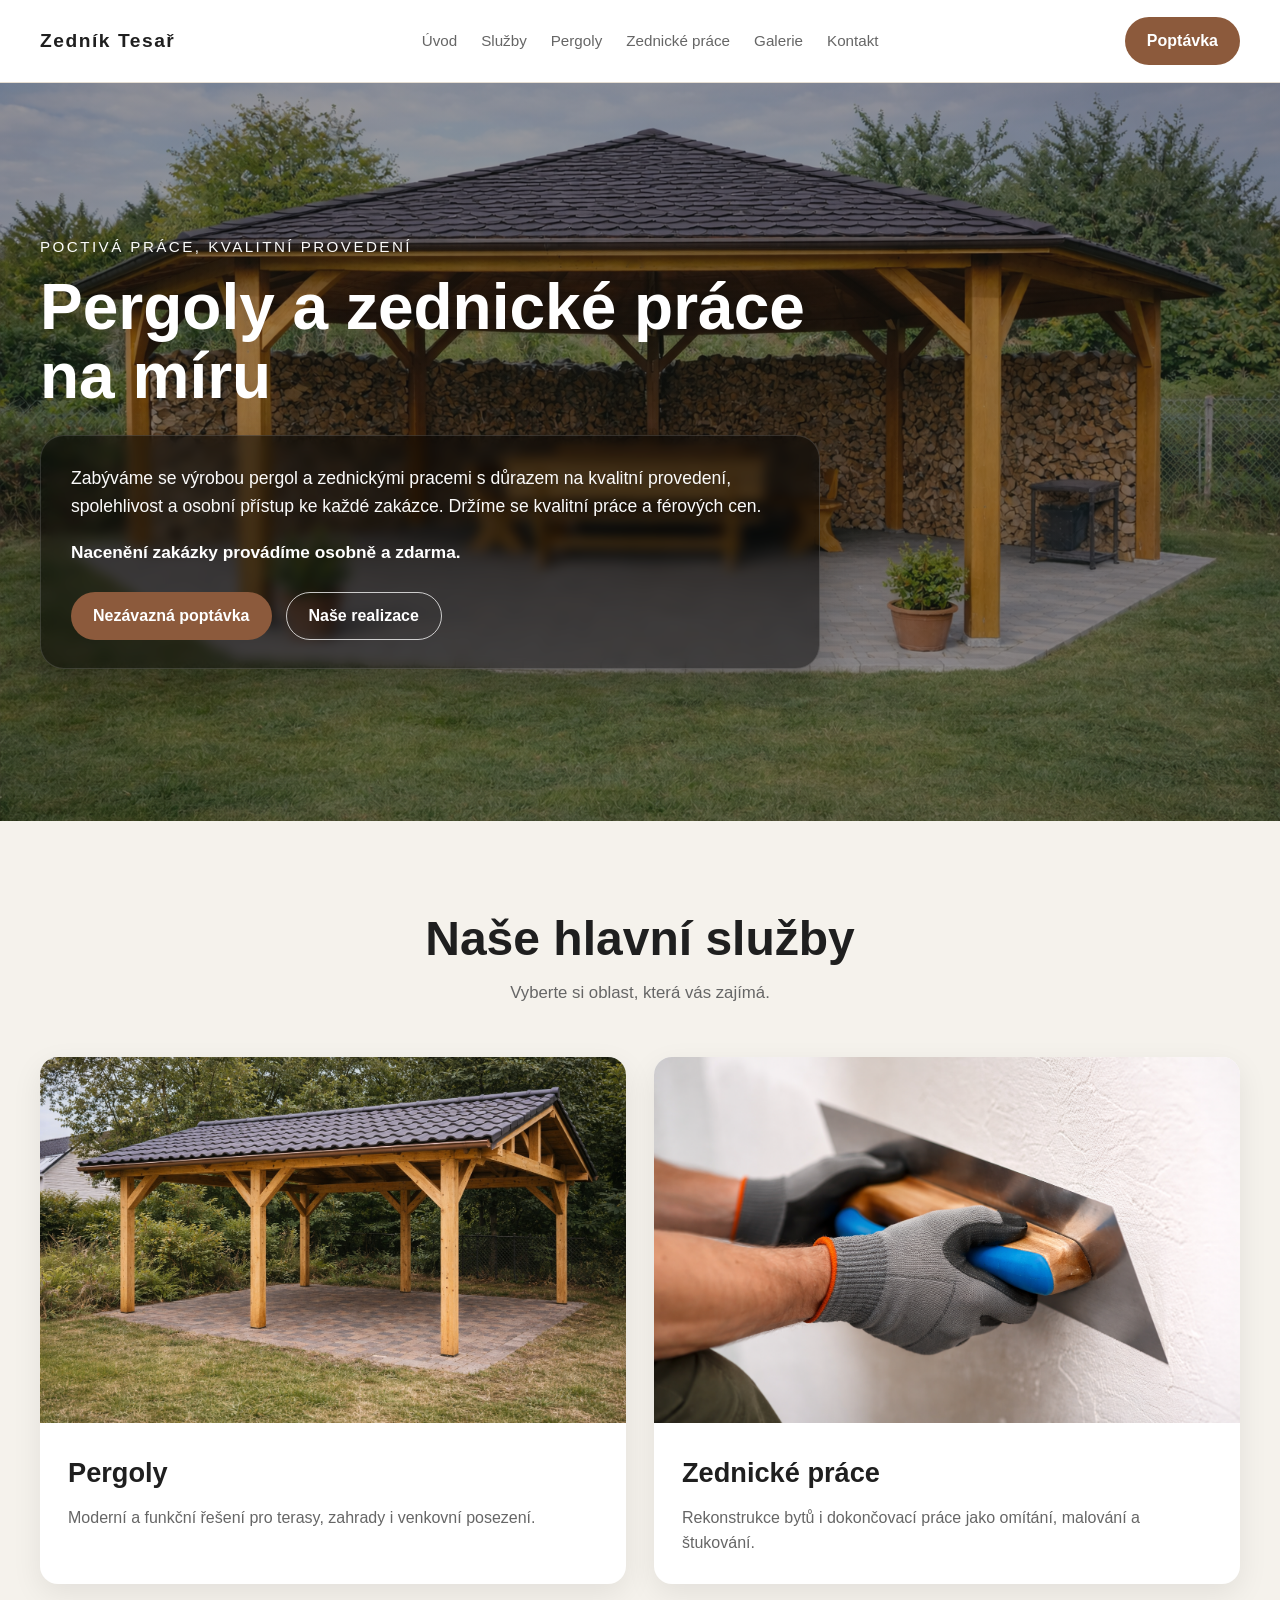
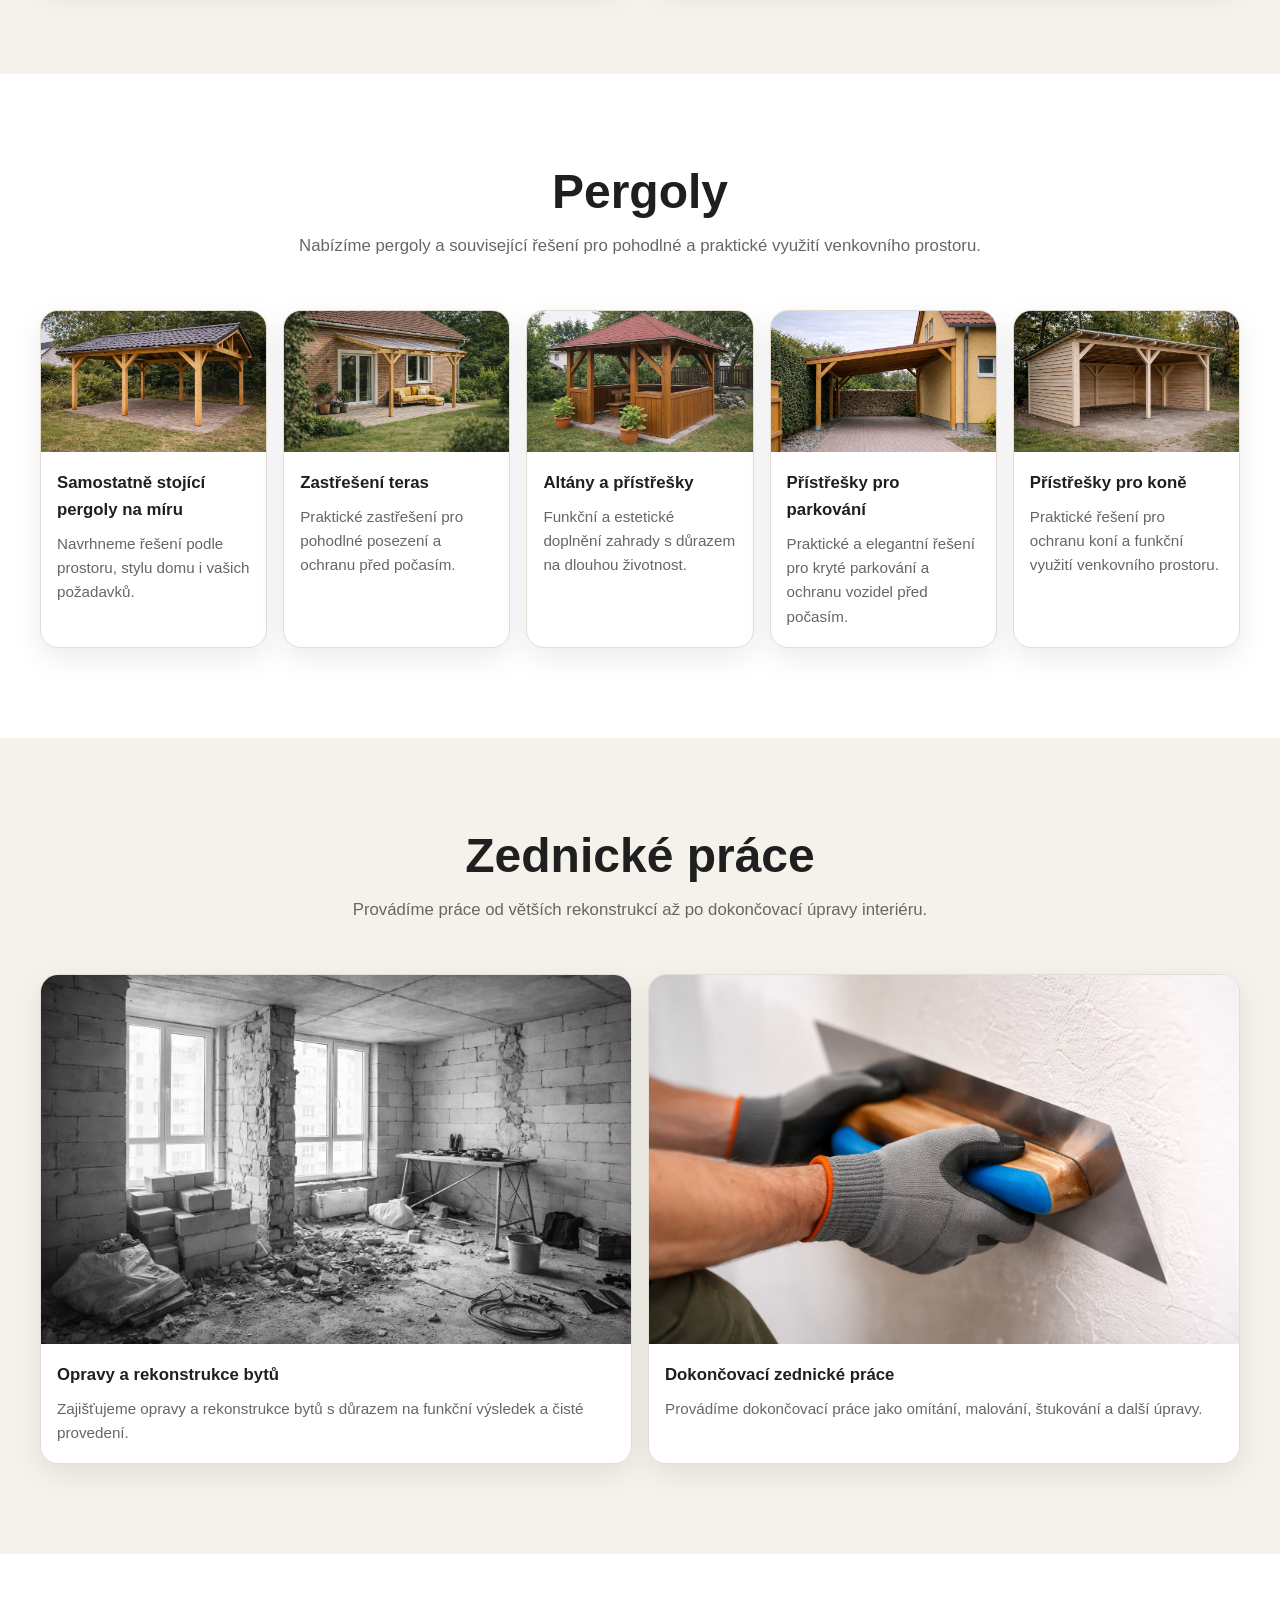
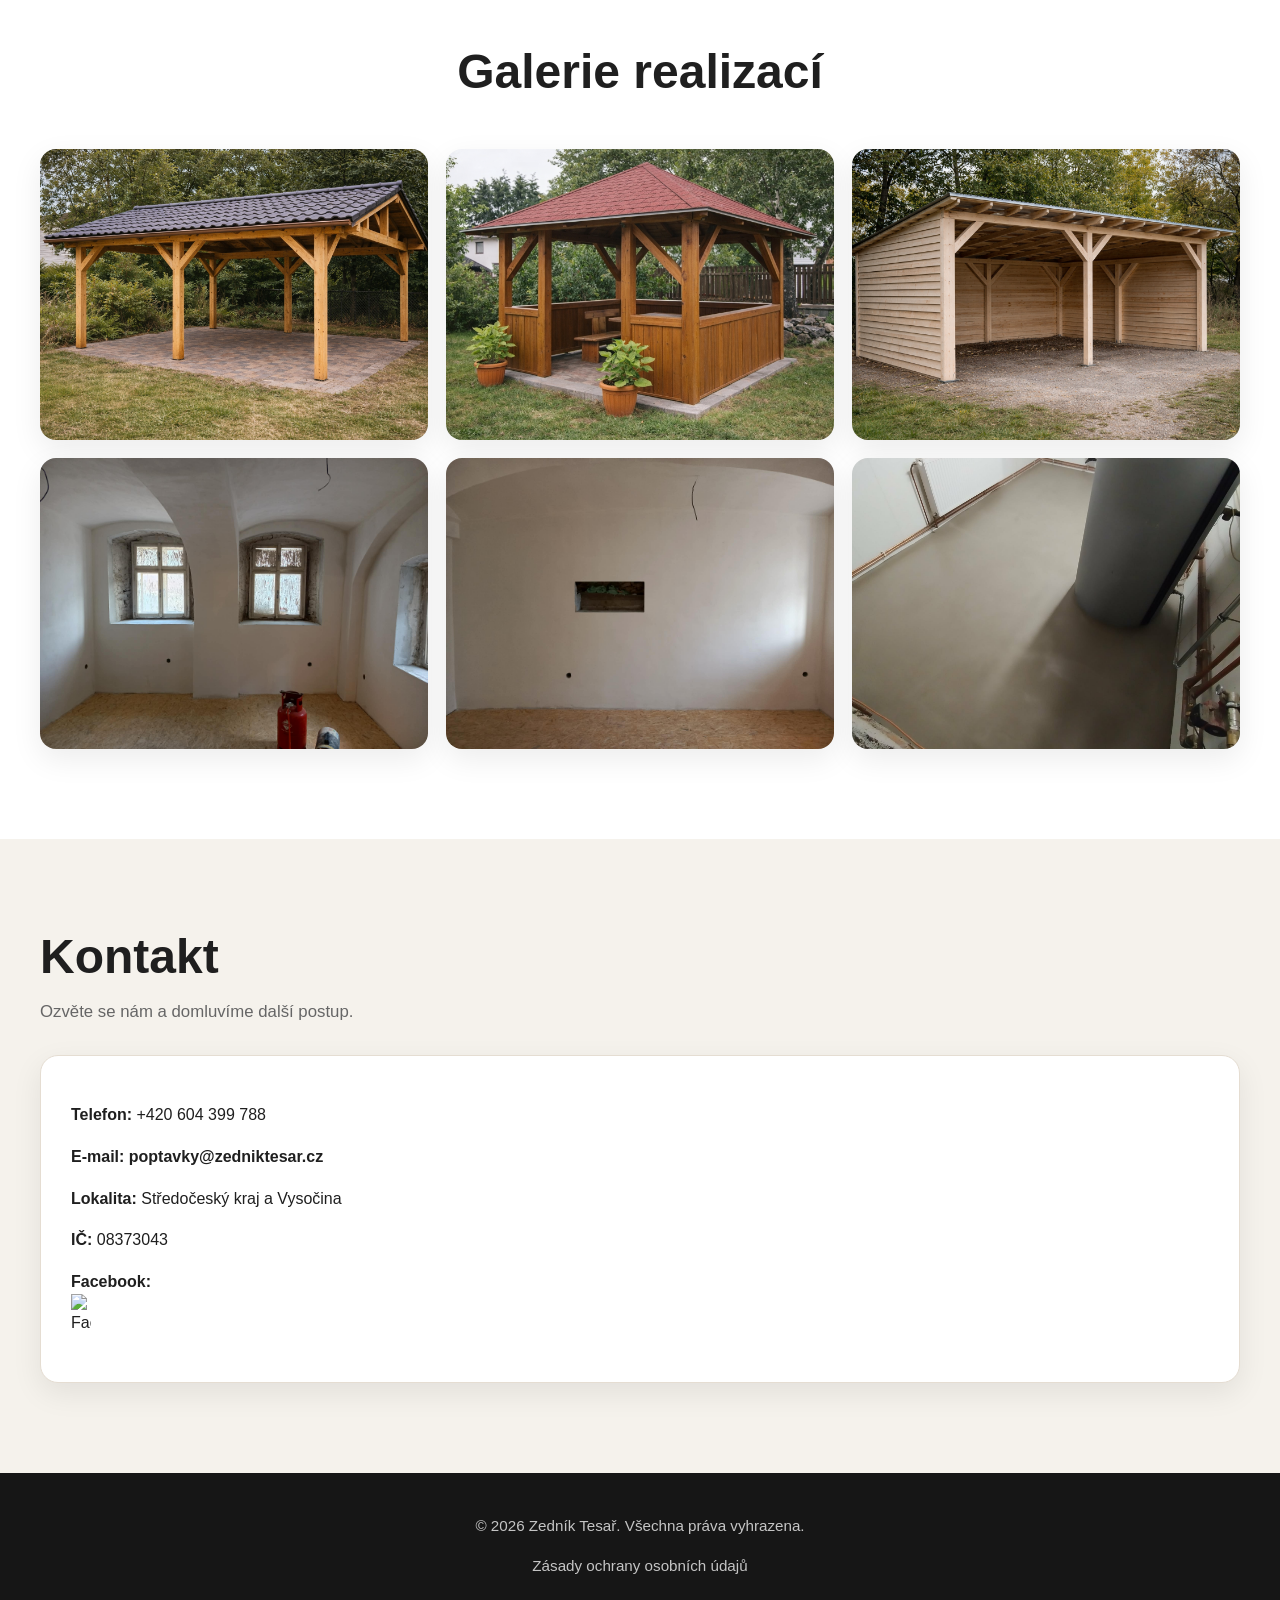
==== index.html @ f07c073c "Update index.html" ====
<!DOCTYPE html>
<html lang="cs">
<head>
  <meta charset="UTF-8" />
  <meta name="viewport" content="width=device-width, initial-scale=1.0" />
  <title>Pergoly a zednické práce</title>
  <meta name="description" content="Pergoly na míru a zednické práce." />
  <link rel="stylesheet" href="style.css" />
</head>
<body>
  <header class="site-header">
    <div class="container header-inner">
      <a href="#hero" class="logo">Zedník Tesař</a>

      <nav class="main-nav">
        <a href="#hero">Úvod</a>
        <a href="#categories">Služby</a>
        <a href="#pergoly">Pergoly</a>
        <a href="#zdenicke-prace">Zednické práce</a>
        <a href="#galerie">Galerie</a>
        <a href="#kontakt">Kontakt</a>
      </nav>

      <a href="#kontakt" class="btn btn-primary">Poptávka</a>
    </div>
  </header>

  <main>
    <section id="hero" class="hero">
      <div class="hero-overlay">
        <div class="container">
          <p class="hero-subtitle">Poctivá práce, kvalitní provedení</p>

          <h1>Pergoly a zednické práce na míru</h1>

          <div class="hero-panel">
            <p class="hero-text">
              Zabýváme se výrobou pergol a zednickými pracemi s důrazem na kvalitní provedení,
              spolehlivost a osobní přístup ke každé zakázce. Držíme se kvalitní práce a férových cen.
            </p>

            <p class="hero-price-text">
              Nacenění zakázky provádíme osobně a zdarma.
            </p>

            <div class="hero-buttons">
              <a href="#kontakt" class="btn btn-primary">Nezávazná poptávka</a>
              <a href="#galerie" class="btn btn-secondary">Naše realizace</a>
            </div>
          </div>
        </div>
      </div>
    </section>

    <section id="categories" class="section section-light">
      <div class="container">
        <div class="section-heading">
          <h2>Naše hlavní služby</h2>
          <p>Vyberte si oblast, která vás zajímá.</p>
        </div>

        <div class="category-grid">
          <a href="#pergoly" class="category-card">
            <div class="category-image">
              <img src="Samostatně stojící pergoly na míru.png" alt="Pergoly" />
            </div>
            <div class="category-content">
              <h3>Pergoly</h3>
              <p>Moderní a funkční řešení pro terasy, zahrady i venkovní posezení.</p>
            </div>
          </a>

          <a href="#zdenicke-prace" class="category-card">
            <div class="category-image">
              <img src="dokončovací práce.png" alt="Zednické práce" />
            </div>
            <div class="category-content">
              <h3>Zednické práce</h3>
              <p>Rekonstrukce bytů i dokončovací práce jako omítání, malování a štukování.</p>
            </div>
          </a>
        </div>
      </div>
    </section>

    <section id="pergoly" class="section">
      <div class="container">
        <div class="section-heading">
          <h2>Pergoly</h2>
          <p>
            Nabízíme pergoly a související řešení pro pohodlné a praktické využití
            venkovního prostoru.
          </p>
        </div>

        <div class="service-grid service-grid-five">
          <article class="service-card service-link-card">
            <div class="service-image">
              <img src="Samostatně stojící pergoly na míru.png" alt="Samostatně stojící pergoly na míru" />
            </div>
            <h3>Samostatně stojící pergoly na míru</h3>
            <p>Navrhneme řešení podle prostoru, stylu domu i vašich požadavků.</p>
          </article>

          <article class="service-card service-link-card">
            <div class="service-image">
              <img src="terasa.png" alt="Zastřešení teras" />
            </div>
            <h3>Zastřešení teras</h3>
            <p>Praktické zastřešení pro pohodlné posezení a ochranu před počasím.</p>
          </article>

          <article class="service-card service-link-card">
            <div class="service-image">
              <img src="Altány a přístřešky.png" alt="Altány a přístřešky" />
            </div>
            <h3>Altány a přístřešky</h3>
            <p>Funkční a estetické doplnění zahrady s důrazem na dlouhou životnost.</p>
          </article>

          <article class="service-card service-link-card">
            <div class="service-image">
              <img src="pro auto.png" alt="Přístřešky pro parkování" />
            </div>
            <h3>Přístřešky pro parkování</h3>
            <p>Praktické a elegantní řešení pro kryté parkování a ochranu vozidel před počasím.</p>
          </article>

          <article class="service-card service-link-card">
            <div class="service-image">
              <img src="Přístřešky pro koně.png" alt="Přístřešky pro koně" />
            </div>
            <h3>Přístřešky pro koně</h3>
            <p>Praktické řešení pro ochranu koní a funkční využití venkovního prostoru.</p>
          </article>
        </div>
      </div>
    </section>

    <section id="zdenicke-prace" class="section section-light">
      <div class="container">
        <div class="section-heading">
          <h2>Zednické práce</h2>
          <p>Provádíme práce od větších rekonstrukcí až po dokončovací úpravy interiéru.</p>
        </div>

        <div class="service-grid service-grid-two">
          <article class="service-card service-link-card">
            <div class="service-image">
              <img src="rekonstrukce bytů.png" alt="Opravy a rekonstrukce bytů" />
            </div>
            <h3>Opravy a rekonstrukce bytů</h3>
            <p>
              Zajišťujeme opravy a rekonstrukce bytů s důrazem na funkční výsledek
              a čisté provedení.
            </p>
          </article>

          <article class="service-card service-link-card">
            <div class="service-image">
              <img src="dokončovací práce.png" alt="Dokončovací zednické práce" />
            </div>
            <h3>Dokončovací zednické práce</h3>
            <p>
              Provádíme dokončovací práce jako omítání, malování, štukování
              a další úpravy.
            </p>
          </article>
        </div>
      </div>
    </section>

    <section id="galerie" class="section">
      <div class="container">
        <div class="section-heading">
          <h2>Galerie realizací</h2>
        </div>

        <div class="gallery-grid">
          <div class="gallery-item"><img src="Samostatně stojící pergoly na míru.png" alt="Samostatně stojící pergoly na míru" /></div>
          <div class="gallery-item"><img src="Altány a přístřešky.png" alt="Altány a přístřešky" /></div>
          <div class="gallery-item"><img src="Přístřešky pro koně.png" alt="Přístřešky pro koně" /></div>
          <div class="gallery-item"><img src="galerie.jpg" alt="galerie" /></div>
          <div class="gallery-item"><img src="galerie další.jpg" alt="galerie další" /></div>
          <div class="gallery-item"><img src="Beton galerie.jpg" alt="Beton galerie" /></div>
        </div>
      </div>
    </section>

    <section id="kontakt" class="section section-light">
      <div class="container">
        <div class="section-heading section-heading-left">
          <h2>Kontakt</h2>
          <p>Ozvěte se nám a domluvíme další postup.</p>
        </div>

        <div class="contact-box">
          <p><strong>Telefon:</strong> +420 604 399 788</p>
          <p><strong>E-mail:</strong> <strong><a href="mailto:poptavky@zedniktesar.cz">poptavky@zedniktesar.cz</a></strong></p>
          <p><strong>Lokalita:</strong> Středočeský kraj a Vysočina</p>
          <p><strong>IČ:</strong> 08373043</p>
          <p>
  <strong>Facebook:</strong>
  <a href="https://facebook.com/TVUJ-ODKAZ" target="_blank">
    <img src="fb.png" alt="Facebook" style="width:20px; vertical-align:middle;">
  </a>
</p>
        </div>
      </div>
    </section>
  </main>

 <footer class="site-footer">
  <div class="container footer-inner">
    <p>© 2026 Zedník Tesař. Všechna práva vyhrazena.</p>
    <p><a href="gdpr.html">Zásady ochrany osobních údajů</a></p>
  </div>
</footer>

  <script>
    document.querySelectorAll('.service-link-card').forEach(function(card) {
      card.addEventListener('click', function() {
        const kontakt = document.getElementById('kontakt');
        if (kontakt) {
          kontakt.scrollIntoView({ behavior: 'smooth', block: 'start' });
        }
      });
    });
  </script>
  <div id="cookie-banner" class="cookie-banner hidden">
  <div class="cookie-box">
    <h3>Nastavení cookies</h3>
    <p>
      Tento web používá technické cookies pro fungování webu a volitelné analytické a marketingové
      cookies pro měření návštěvnosti a pozdější reklamu na návštěvníky webu.
    </p>

    <div class="cookie-options">
      <label class="cookie-option">
        <input type="checkbox" checked disabled>
        <span>Nutné cookies</span>
      </label>

      <label class="cookie-option">
        <input type="checkbox" id="consent-analytics">
        <span>Analytické cookies</span>
      </label>

      <label class="cookie-option">
        <input type="checkbox" id="consent-marketing">
        <span>Marketingové cookies</span>
      </label>
    </div>

    <div class="cookie-actions">
      <button id="cookie-accept-all" class="btn btn-primary" type="button">Přijmout vše</button>
      <button id="cookie-save" class="btn cookie-btn-light" type="button">Uložit volbu</button>
      <button id="cookie-reject" class="btn cookie-btn-light" type="button">Odmítnout volitelné</button>
    </div>
  </div>
</div>

<script>
  const COOKIE_KEY = "zedniktesar_cookie_consent";

  function getConsent() {
    const raw = localStorage.getItem(COOKIE_KEY);
    return raw ? JSON.parse(raw) : null;
  }

  function setConsent(consent) {
    localStorage.setItem(COOKIE_KEY, JSON.stringify(consent));
  }

  function hideBanner() {
    document.getElementById("cookie-banner").classList.add("hidden");
  }

  function showBanner() {
    document.getElementById("cookie-banner").classList.remove("hidden");
  }

  function loadAnalytics() {
    if (window.analyticsLoaded) return;
    window.analyticsLoaded = true;

    console.log("Analytics povoleny");
    // SEM POZDĚJI PŘIDÁME GA4 / GTM
  }

  function loadMarketing() {
    if (window.marketingLoaded) return;
    window.marketingLoaded = true;

    console.log("Marketing povolen");
    // Meta Pixel
!function(f,b,e,v,n,t,s)
{if(f.fbq)return;n=f.fbq=function(){n.callMethod?
n.callMethod.apply(n,arguments):n.queue.push(arguments)};
if(!f._fbq)f._fbq=n;n.push=n;n.loaded=!0;n.version='2.0';
n.queue=[];t=b.createElement(e);t.async=!0;
t.src='https://connect.facebook.net/en_US/fbevents.js';
s=b.getElementsByTagName(e)[0];
s.parentNode.insertBefore(t,s)}(window, document,'script');

fbq('init', '1267462398760678');
fbq('track', 'PageView');
setTimeout(() => {
 document.querySelectorAll('.btn.btn-primary')
    el.addEventListener('click', function() {
      if (window.fbq) fbq('track', 'Lead');
    });
  });

  document.querySelectorAll('a[href^="mailto:"]').forEach(el => {
    el.addEventListener('click', function() {
      if (window.fbq) fbq('track', 'Lead');
    });
  });
}, 500);
  }

  function applyConsent(consent) {
    if (consent.analytics) loadAnalytics();
    if (consent.marketing) loadMarketing();
  }

  document.addEventListener("DOMContentLoaded", function () {
    const banner = document.getElementById("cookie-banner");
    const analyticsCheckbox = document.getElementById("consent-analytics");
    const marketingCheckbox = document.getElementById("consent-marketing");

    const consent = getConsent();

    if (!consent) {
      showBanner();
    } else {
      applyConsent(consent);
      hideBanner();
    }

    document.getElementById("cookie-accept-all").addEventListener("click", function () {
      const consent = {
        necessary: true,
        analytics: true,
        marketing: true
      };
      setConsent(consent);
      applyConsent(consent);
      hideBanner();
    });

    document.getElementById("cookie-reject").addEventListener("click", function () {
      const consent = {
        necessary: true,
        analytics: false,
        marketing: false
      };
      setConsent(consent);
      hideBanner();
    });

    document.getElementById("cookie-save").addEventListener("click", function () {
      const consent = {
        necessary: true,
        analytics: analyticsCheckbox.checked,
        marketing: marketingCheckbox.checked
      };
      setConsent(consent);
      applyConsent(consent);
      hideBanner();
    });
  });
</script>
</body>
</html>
---- style.css ----
:root {
  --bg: #f5f2ec;
  --white: #ffffff;
  --text: #1f1f1f;
  --muted: #666666;
  --line: #e5ddd2;
  --accent: #8c5a3c;
  --accent-dark: #6f452d;
  --shadow: 0 10px 30px rgba(0, 0, 0, 0.08);
  --radius: 18px;
  --container: 1200px;
}

* { box-sizing: border-box; }
html { scroll-behavior: smooth; }

body {
  margin: 0;
  font-family: Arial, Helvetica, sans-serif;
  color: var(--text);
  background: var(--white);
  line-height: 1.6;
}

img {
  display: block;
  width: 100%;
  height: auto;
}

a {
  color: inherit;
  text-decoration: none;
}

.container {
  width: min(var(--container), calc(100% - 40px));
  margin: 0 auto;
}

.site-header {
  position: sticky;
  top: 0;
  z-index: 1000;
  background: rgba(255, 255, 255, 0.96);
  backdrop-filter: blur(8px);
  border-bottom: 1px solid var(--line);
}

.header-inner {
  display: flex;
  align-items: center;
  justify-content: space-between;
  gap: 20px;
  min-height: 82px;
}

.logo {
  font-size: 1.2rem;
  font-weight: 700;
  letter-spacing: 0.08em;
}

.main-nav {
  display: flex;
  gap: 24px;
  flex-wrap: wrap;
}

.main-nav a {
  font-size: 0.95rem;
  color: var(--muted);
}

.btn {
  display: inline-flex;
  align-items: center;
  justify-content: center;
  min-height: 48px;
  padding: 0 22px;
  border-radius: 999px;
  font-weight: 700;
}

.btn-primary {
  background: var(--accent);
  color: var(--white);
}

.btn-secondary {
  border: 1px solid rgba(255, 255, 255, 0.75);
  color: var(--white);
}

.hero {
  min-height: 82vh;
  background:
    linear-gradient(rgba(20, 20, 20, 0.42), rgba(20, 20, 20, 0.42)),
    url("uvodní.png") center/cover no-repeat;
}

.hero-overlay {
  min-height: 82vh;
  display: flex;
  align-items: center;
}

.hero-subtitle {
  margin: 0 0 14px;
  font-size: 0.95rem;
  text-transform: uppercase;
  letter-spacing: 0.16em;
  color: rgba(255, 255, 255, 0.98);
}

.hero h1 {
  margin: 0 0 24px;
  font-size: clamp(2.4rem, 5vw, 4.8rem);
  line-height: 1.08;
  color: #ffffff;
  max-width: 820px;
}

.hero-panel {
  max-width: 780px;
  padding: 28px 30px;
  background: rgba(0, 0, 0, 0.52);
  border: 1px solid rgba(255, 255, 255, 0.14);
  border-radius: 24px;
  backdrop-filter: blur(6px);
  box-shadow: 0 20px 50px rgba(0, 0, 0, 0.30);
}

.hero-text {
  margin: 0 0 18px;
  font-size: 1.1rem;
  max-width: 700px;
  color: rgba(255, 255, 255, 0.98);
}

.hero-price-text {
  margin: 0 0 26px;
  font-size: 1.08rem;
  font-weight: 700;
  color: #ffffff;
}

.hero-buttons {
  display: flex;
  gap: 14px;
  flex-wrap: wrap;
}

.section {
  padding: 90px 0;
}

.section-light {
  background: var(--bg);
}

.section-heading {
  text-align: center;
  max-width: 760px;
  margin: 0 auto 50px;
}

.section-heading-left {
  text-align: left;
  margin: 0 0 30px;
}

.section-heading h2 {
  margin: 0 0 14px;
  font-size: clamp(2rem, 4vw, 3rem);
  line-height: 1.15;
}

.section-heading p {
  margin: 0;
  color: var(--muted);
  font-size: 1.05rem;
}

.category-grid {
  display: grid;
  grid-template-columns: repeat(2, 1fr);
  gap: 28px;
}

.category-card {
  background: var(--white);
  border-radius: var(--radius);
  overflow: hidden;
  box-shadow: var(--shadow);
}

.category-image {
  aspect-ratio: 16 / 10;
  overflow: hidden;
}

.category-image img,
.service-image img,
.gallery-item img {
  width: 100%;
  height: 100%;
  object-fit: cover;
}

.category-content {
  padding: 28px;
}

.category-content h3 {
  margin: 0 0 10px;
  font-size: 1.7rem;
}

.category-content p {
  margin: 0;
  color: var(--muted);
}

.service-grid {
  display: grid;
  grid-template-columns: repeat(4, 1fr);
  gap: 16px;
}

.service-grid-five {
  grid-template-columns: repeat(5, 1fr);
}

.service-grid-two {
  grid-template-columns: repeat(2, 1fr);
}

.service-card {
  background: var(--white);
  border: 1px solid var(--line);
  border-radius: var(--radius);
  overflow: hidden;
  box-shadow: var(--shadow);
}

.service-link-card {
  cursor: pointer;
  transition: transform 0.2s ease, box-shadow 0.2s ease;
}

.service-link-card:hover {
  transform: translateY(-4px);
  box-shadow: 0 16px 34px rgba(0, 0, 0, 0.12);
}

.service-image {
  aspect-ratio: 16 / 10;
  overflow: hidden;
}

.service-card h3 {
  margin: 18px 16px 8px;
  font-size: 1.05rem;
}

.service-card p {
  margin: 0 16px 18px;
  color: var(--muted);
  font-size: 0.95rem;
}

.gallery-grid {
  display: grid;
  grid-template-columns: repeat(3, 1fr);
  gap: 18px;
}

.gallery-item {
  border-radius: 16px;
  overflow: hidden;
  box-shadow: var(--shadow);
  aspect-ratio: 4 / 3;
}

.contact-grid {
  display: grid;
  grid-template-columns: 1fr;
  gap: 30px;
  align-items: start;
}

.contact-box,
.form-box {
  background: var(--white);
  border: 1px solid var(--line);
  border-radius: var(--radius);
  padding: 30px;
  box-shadow: var(--shadow);
}

.form-box h3 {
  margin-top: 0;
  margin-bottom: 20px;
}

form {
  display: grid;
  gap: 14px;
}

input,
textarea {
  width: 100%;
  border: 1px solid var(--line);
  border-radius: 12px;
  padding: 14px 16px;
  font: inherit;
  color: var(--text);
  background: var(--white);
}

.site-footer {
  padding: 26px 0;
  background: #161616;
  color: rgba(255, 255, 255, 0.75);
}

.footer-inner {
  text-align: center;
  font-size: 0.95rem;
}

@media (max-width: 1280px) {
  .service-grid-five {
    grid-template-columns: repeat(5, 1fr);
  }
}

@media (max-width: 1100px) {
  .service-grid {
    grid-template-columns: repeat(2, 1fr);
  }

  .gallery-grid {
    grid-template-columns: repeat(2, 1fr);
  }

  .service-grid-five {
    grid-template-columns: repeat(2, 1fr);
  }
}

@media (max-width: 860px) {
  .site-header {
    position: static;
  }

  .container {
    width: calc(100% - 24px);
  }

  .header-inner {
    display: flex;
    flex-direction: column;
    align-items: stretch;
    justify-content: center;
    min-height: auto;
    gap: 8px;
    padding: 10px 0;
  }

  .logo {
    text-align: center;
    font-size: 0.95rem;
    letter-spacing: 0.04em;
  }

  .main-nav {
    display: flex !important;
    flex-wrap: nowrap !important;
    overflow-x: auto !important;
    overflow-y: hidden !important;
    gap: 8px !important;
    width: 100%;
    padding: 4px 2px 8px;
    justify-content: flex-start !important;
    align-items: center;
    scrollbar-width: none;
    -ms-overflow-style: none;
    white-space: nowrap;
  }

  .main-nav::-webkit-scrollbar {
    display: none;
  }

  .main-nav a {
    flex: 0 0 auto !important;
    display: inline-flex;
    align-items: center;
    justify-content: center;
    white-space: nowrap !important;
    font-size: 0.78rem !important;
    line-height: 1;
    padding: 8px 12px !important;
    border: 1px solid var(--line);
    border-radius: 999px;
    background: #fff;
    color: var(--text);
  }

  .header-inner > .btn,
  .site-header .btn-primary {
    display: none !important;
  }

  .category-grid,
  .service-grid,
  .service-grid-five,
  .service-grid-two,
  .gallery-grid,
  .contact-grid {
    grid-template-columns: 1fr;
  }

  .section {
    padding: 70px 0;
  }

  .hero,
  .hero-overlay {
    min-height: auto;
  }

  .hero-panel {
    padding: 24px 20px;
  }

  .hero h1 {
    font-size: clamp(2rem, 8vw, 3rem);
  }
}
.cookie-banner {
  position: fixed;
  left: 20px;
  right: 20px;
  bottom: 20px;
  z-index: 9999;
}

.cookie-banner.hidden {
  display: none;
}

.cookie-box {
  max-width: 760px;
  margin: 0 auto;
  background: rgba(20, 20, 20, 0.96);
  color: #fff;
  border-radius: 20px;
  padding: 24px;
  box-shadow: 0 20px 50px rgba(0,0,0,0.3);
}

.cookie-box h3 {
  margin: 0 0 10px;
  font-size: 1.4rem;
}

.cookie-box p {
  margin: 0 0 18px;
  color: rgba(255,255,255,0.9);
}

.cookie-options {
  display: flex;
  gap: 18px;
  flex-wrap: wrap;
  margin-bottom: 18px;
}

.cookie-option {
  display: flex;
  align-items: center;
  gap: 8px;
  font-size: 0.95rem;
}

.cookie-actions {
  display: flex;
  gap: 12px;
  flex-wrap: wrap;
}

.cookie-btn-light {
  background: transparent;
  color: #fff;
  border: 1px solid rgba(255,255,255,0.45);
}

@media (max-width: 860px) {
  .cookie-banner {
    left: 12px;
    right: 12px;
    bottom: 12px;
  }

  .cookie-box {
    padding: 18px;
    border-radius: 16px;
  }

  .cookie-actions {
    flex-direction: column;
  }

  .cookie-actions .btn {
    width: 100%;
  }
}
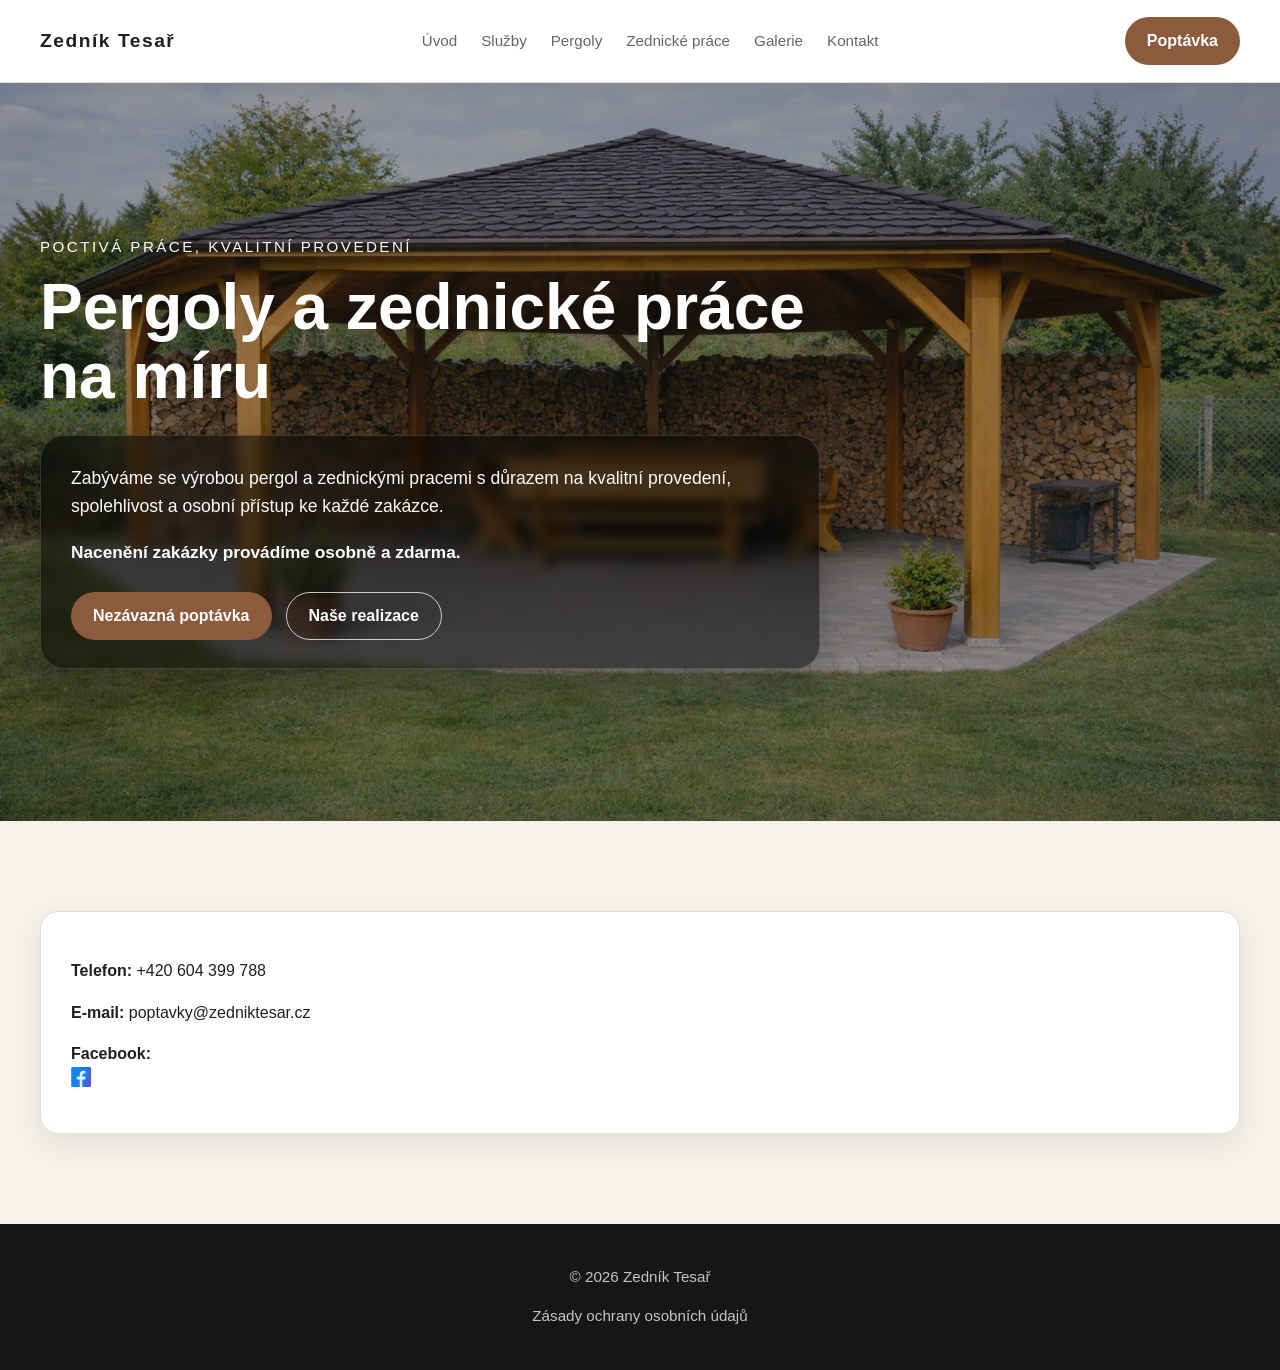
==== commit 5e0b7a40: "Update index.html" ====
--- a/index.html
+++ b/index.html
@@ -30,13 +30,12 @@
       <div class="hero-overlay">
         <div class="container">
           <p class="hero-subtitle">Poctivá práce, kvalitní provedení</p>
-
           <h1>Pergoly a zednické práce na míru</h1>
 
           <div class="hero-panel">
             <p class="hero-text">
               Zabýváme se výrobou pergol a zednickými pracemi s důrazem na kvalitní provedení,
-              spolehlivost a osobní přístup ke každé zakázce. Držíme se kvalitní práce a férových cen.
+              spolehlivost a osobní přístup ke každé zakázce.
             </p>
 
             <p class="hero-price-text">
@@ -52,325 +51,62 @@
       </div>
     </section>
 
-    <section id="categories" class="section section-light">
-      <div class="container">
-        <div class="section-heading">
-          <h2>Naše hlavní služby</h2>
-          <p>Vyberte si oblast, která vás zajímá.</p>
-        </div>
-
-        <div class="category-grid">
-          <a href="#pergoly" class="category-card">
-            <div class="category-image">
-              <img src="Samostatně stojící pergoly na míru.png" alt="Pergoly" />
-            </div>
-            <div class="category-content">
-              <h3>Pergoly</h3>
-              <p>Moderní a funkční řešení pro terasy, zahrady i venkovní posezení.</p>
-            </div>
-          </a>
-
-          <a href="#zdenicke-prace" class="category-card">
-            <div class="category-image">
-              <img src="dokončovací práce.png" alt="Zednické práce" />
-            </div>
-            <div class="category-content">
-              <h3>Zednické práce</h3>
-              <p>Rekonstrukce bytů i dokončovací práce jako omítání, malování a štukování.</p>
-            </div>
-          </a>
-        </div>
-      </div>
-    </section>
-
-    <section id="pergoly" class="section">
-      <div class="container">
-        <div class="section-heading">
-          <h2>Pergoly</h2>
-          <p>
-            Nabízíme pergoly a související řešení pro pohodlné a praktické využití
-            venkovního prostoru.
-          </p>
-        </div>
-
-        <div class="service-grid service-grid-five">
-          <article class="service-card service-link-card">
-            <div class="service-image">
-              <img src="Samostatně stojící pergoly na míru.png" alt="Samostatně stojící pergoly na míru" />
-            </div>
-            <h3>Samostatně stojící pergoly na míru</h3>
-            <p>Navrhneme řešení podle prostoru, stylu domu i vašich požadavků.</p>
-          </article>
-
-          <article class="service-card service-link-card">
-            <div class="service-image">
-              <img src="terasa.png" alt="Zastřešení teras" />
-            </div>
-            <h3>Zastřešení teras</h3>
-            <p>Praktické zastřešení pro pohodlné posezení a ochranu před počasím.</p>
-          </article>
-
-          <article class="service-card service-link-card">
-            <div class="service-image">
-              <img src="Altány a přístřešky.png" alt="Altány a přístřešky" />
-            </div>
-            <h3>Altány a přístřešky</h3>
-            <p>Funkční a estetické doplnění zahrady s důrazem na dlouhou životnost.</p>
-          </article>
-
-          <article class="service-card service-link-card">
-            <div class="service-image">
-              <img src="pro auto.png" alt="Přístřešky pro parkování" />
-            </div>
-            <h3>Přístřešky pro parkování</h3>
-            <p>Praktické a elegantní řešení pro kryté parkování a ochranu vozidel před počasím.</p>
-          </article>
-
-          <article class="service-card service-link-card">
-            <div class="service-image">
-              <img src="Přístřešky pro koně.png" alt="Přístřešky pro koně" />
-            </div>
-            <h3>Přístřešky pro koně</h3>
-            <p>Praktické řešení pro ochranu koní a funkční využití venkovního prostoru.</p>
-          </article>
-        </div>
-      </div>
-    </section>
-
-    <section id="zdenicke-prace" class="section section-light">
-      <div class="container">
-        <div class="section-heading">
-          <h2>Zednické práce</h2>
-          <p>Provádíme práce od větších rekonstrukcí až po dokončovací úpravy interiéru.</p>
-        </div>
-
-        <div class="service-grid service-grid-two">
-          <article class="service-card service-link-card">
-            <div class="service-image">
-              <img src="rekonstrukce bytů.png" alt="Opravy a rekonstrukce bytů" />
-            </div>
-            <h3>Opravy a rekonstrukce bytů</h3>
-            <p>
-              Zajišťujeme opravy a rekonstrukce bytů s důrazem na funkční výsledek
-              a čisté provedení.
-            </p>
-          </article>
-
-          <article class="service-card service-link-card">
-            <div class="service-image">
-              <img src="dokončovací práce.png" alt="Dokončovací zednické práce" />
-            </div>
-            <h3>Dokončovací zednické práce</h3>
-            <p>
-              Provádíme dokončovací práce jako omítání, malování, štukování
-              a další úpravy.
-            </p>
-          </article>
-        </div>
-      </div>
-    </section>
-
-    <section id="galerie" class="section">
-      <div class="container">
-        <div class="section-heading">
-          <h2>Galerie realizací</h2>
-        </div>
-
-        <div class="gallery-grid">
-          <div class="gallery-item"><img src="Samostatně stojící pergoly na míru.png" alt="Samostatně stojící pergoly na míru" /></div>
-          <div class="gallery-item"><img src="Altány a přístřešky.png" alt="Altány a přístřešky" /></div>
-          <div class="gallery-item"><img src="Přístřešky pro koně.png" alt="Přístřešky pro koně" /></div>
-          <div class="gallery-item"><img src="galerie.jpg" alt="galerie" /></div>
-          <div class="gallery-item"><img src="galerie další.jpg" alt="galerie další" /></div>
-          <div class="gallery-item"><img src="Beton galerie.jpg" alt="Beton galerie" /></div>
-        </div>
-      </div>
-    </section>
-
     <section id="kontakt" class="section section-light">
       <div class="container">
-        <div class="section-heading section-heading-left">
-          <h2>Kontakt</h2>
-          <p>Ozvěte se nám a domluvíme další postup.</p>
-        </div>
-
         <div class="contact-box">
           <p><strong>Telefon:</strong> +420 604 399 788</p>
-          <p><strong>E-mail:</strong> <strong><a href="mailto:poptavky@zedniktesar.cz">poptavky@zedniktesar.cz</a></strong></p>
-          <p><strong>Lokalita:</strong> Středočeský kraj a Vysočina</p>
-          <p><strong>IČ:</strong> 08373043</p>
+          <p><strong>E-mail:</strong> <a href="mailto:poptavky@zedniktesar.cz">poptavky@zedniktesar.cz</a></p>
+
           <p>
-  <strong>Facebook:</strong>
-  <a href="https://facebook.com/TVUJ-ODKAZ" target="_blank">
-    <img src="fb.png" alt="Facebook" style="width:20px; vertical-align:middle;">
-  </a>
-</p>
+            <strong>Facebook:</strong>
+            <a href="https://www.facebook.com/profile.php?id=61589714095543" target="_blank">
+              <img src="fb.png" alt="Facebook" style="width:20px; vertical-align:middle;">
+            </a>
+          </p>
         </div>
       </div>
     </section>
   </main>
 
- <footer class="site-footer">
+<footer class="site-footer">
   <div class="container footer-inner">
-    <p>© 2026 Zedník Tesař. Všechna práva vyhrazena.</p>
+    <p>© 2026 Zedník Tesař</p>
     <p><a href="gdpr.html">Zásady ochrany osobních údajů</a></p>
   </div>
 </footer>
 
-  <script>
-    document.querySelectorAll('.service-link-card').forEach(function(card) {
-      card.addEventListener('click', function() {
-        const kontakt = document.getElementById('kontakt');
-        if (kontakt) {
-          kontakt.scrollIntoView({ behavior: 'smooth', block: 'start' });
-        }
+<script>
+function loadMarketing() {
+  if (window.marketingLoaded) return;
+  window.marketingLoaded = true;
+
+  !function(f,b,e,v,n,t,s)
+  {if(f.fbq)return;n=f.fbq=function(){n.callMethod?
+  n.callMethod.apply(n,arguments):n.queue.push(arguments)};
+  if(!f._fbq)f._fbq=n;n.push=n;n.loaded=!0;n.version='2.0';
+  n.queue=[];t=b.createElement(e);t.async=!0;
+  t.src='https://connect.facebook.net/en_US/fbevents.js';
+  s=b.getElementsByTagName(e)[0];
+  s.parentNode.insertBefore(t,s)}(window, document,'script');
+
+  fbq('init', '1267462398760678');
+  fbq('track', 'PageView');
+
+  setTimeout(() => {
+    document.querySelectorAll('.btn.btn-primary').forEach(el => {
+      el.addEventListener('click', function() {
+        if (window.fbq) fbq('track', 'Lead');
       });
     });
-  </script>
-  <div id="cookie-banner" class="cookie-banner hidden">
-  <div class="cookie-box">
-    <h3>Nastavení cookies</h3>
-    <p>
-      Tento web používá technické cookies pro fungování webu a volitelné analytické a marketingové
-      cookies pro měření návštěvnosti a pozdější reklamu na návštěvníky webu.
-    </p>
 
-    <div class="cookie-options">
-      <label class="cookie-option">
-        <input type="checkbox" checked disabled>
-        <span>Nutné cookies</span>
-      </label>
+    document.querySelectorAll('a[href^="mailto:"]').forEach(el => {
+      el.addEventListener('click', function() {
+        if (window.fbq) fbq('track', 'Lead');
+      });
+    });
+  }, 500);
+}
+</script>
 
-      <label class="cookie-option">
-        <input type="checkbox" id="consent-analytics">
-        <span>Analytické cookies</span>
-      </label>
-
-      <label class="cookie-option">
-        <input type="checkbox" id="consent-marketing">
-        <span>Marketingové cookies</span>
-      </label>
-    </div>
-
-    <div class="cookie-actions">
-      <button id="cookie-accept-all" class="btn btn-primary" type="button">Přijmout vše</button>
-      <button id="cookie-save" class="btn cookie-btn-light" type="button">Uložit volbu</button>
-      <button id="cookie-reject" class="btn cookie-btn-light" type="button">Odmítnout volitelné</button>
-    </div>
-  </div>
-</div>
-
-<script>
-  const COOKIE_KEY = "zedniktesar_cookie_consent";
-
-  function getConsent() {
-    const raw = localStorage.getItem(COOKIE_KEY);
-    return raw ? JSON.parse(raw) : null;
-  }
-
-  function setConsent(consent) {
-    localStorage.setItem(COOKIE_KEY, JSON.stringify(consent));
-  }
-
-  function hideBanner() {
-    document.getElementById("cookie-banner").classList.add("hidden");
-  }
-
-  function showBanner() {
-    document.getElementById("cookie-banner").classList.remove("hidden");
-  }
-
-  function loadAnalytics() {
-    if (window.analyticsLoaded) return;
-    window.analyticsLoaded = true;
-
-    console.log("Analytics povoleny");
-    // SEM POZDĚJI PŘIDÁME GA4 / GTM
-  }
-
-  function loadMarketing() {
-    if (window.marketingLoaded) return;
-    window.marketingLoaded = true;
-
-    console.log("Marketing povolen");
-    // Meta Pixel
-!function(f,b,e,v,n,t,s)
-{if(f.fbq)return;n=f.fbq=function(){n.callMethod?
-n.callMethod.apply(n,arguments):n.queue.push(arguments)};
-if(!f._fbq)f._fbq=n;n.push=n;n.loaded=!0;n.version='2.0';
-n.queue=[];t=b.createElement(e);t.async=!0;
-t.src='https://connect.facebook.net/en_US/fbevents.js';
-s=b.getElementsByTagName(e)[0];
-s.parentNode.insertBefore(t,s)}(window, document,'script');
-
-fbq('init', '1267462398760678');
-fbq('track', 'PageView');
-setTimeout(() => {
- document.querySelectorAll('.btn.btn-primary')
-    el.addEventListener('click', function() {
-      if (window.fbq) fbq('track', 'Lead');
-    });
-  });
-
-  document.querySelectorAll('a[href^="mailto:"]').forEach(el => {
-    el.addEventListener('click', function() {
-      if (window.fbq) fbq('track', 'Lead');
-    });
-  });
-}, 500);
-  }
-
-  function applyConsent(consent) {
-    if (consent.analytics) loadAnalytics();
-    if (consent.marketing) loadMarketing();
-  }
-
-  document.addEventListener("DOMContentLoaded", function () {
-    const banner = document.getElementById("cookie-banner");
-    const analyticsCheckbox = document.getElementById("consent-analytics");
-    const marketingCheckbox = document.getElementById("consent-marketing");
-
-    const consent = getConsent();
-
-    if (!consent) {
-      showBanner();
-    } else {
-      applyConsent(consent);
-      hideBanner();
-    }
-
-    document.getElementById("cookie-accept-all").addEventListener("click", function () {
-      const consent = {
-        necessary: true,
-        analytics: true,
-        marketing: true
-      };
-      setConsent(consent);
-      applyConsent(consent);
-      hideBanner();
-    });
-
-    document.getElementById("cookie-reject").addEventListener("click", function () {
-      const consent = {
-        necessary: true,
-        analytics: false,
-        marketing: false
-      };
-      setConsent(consent);
-      hideBanner();
-    });
-
-    document.getElementById("cookie-save").addEventListener("click", function () {
-      const consent = {
-        necessary: true,
-        analytics: analyticsCheckbox.checked,
-        marketing: marketingCheckbox.checked
-      };
-      setConsent(consent);
-      applyConsent(consent);
-      hideBanner();
-    });
-  });
-</script>
 </body>
 </html>
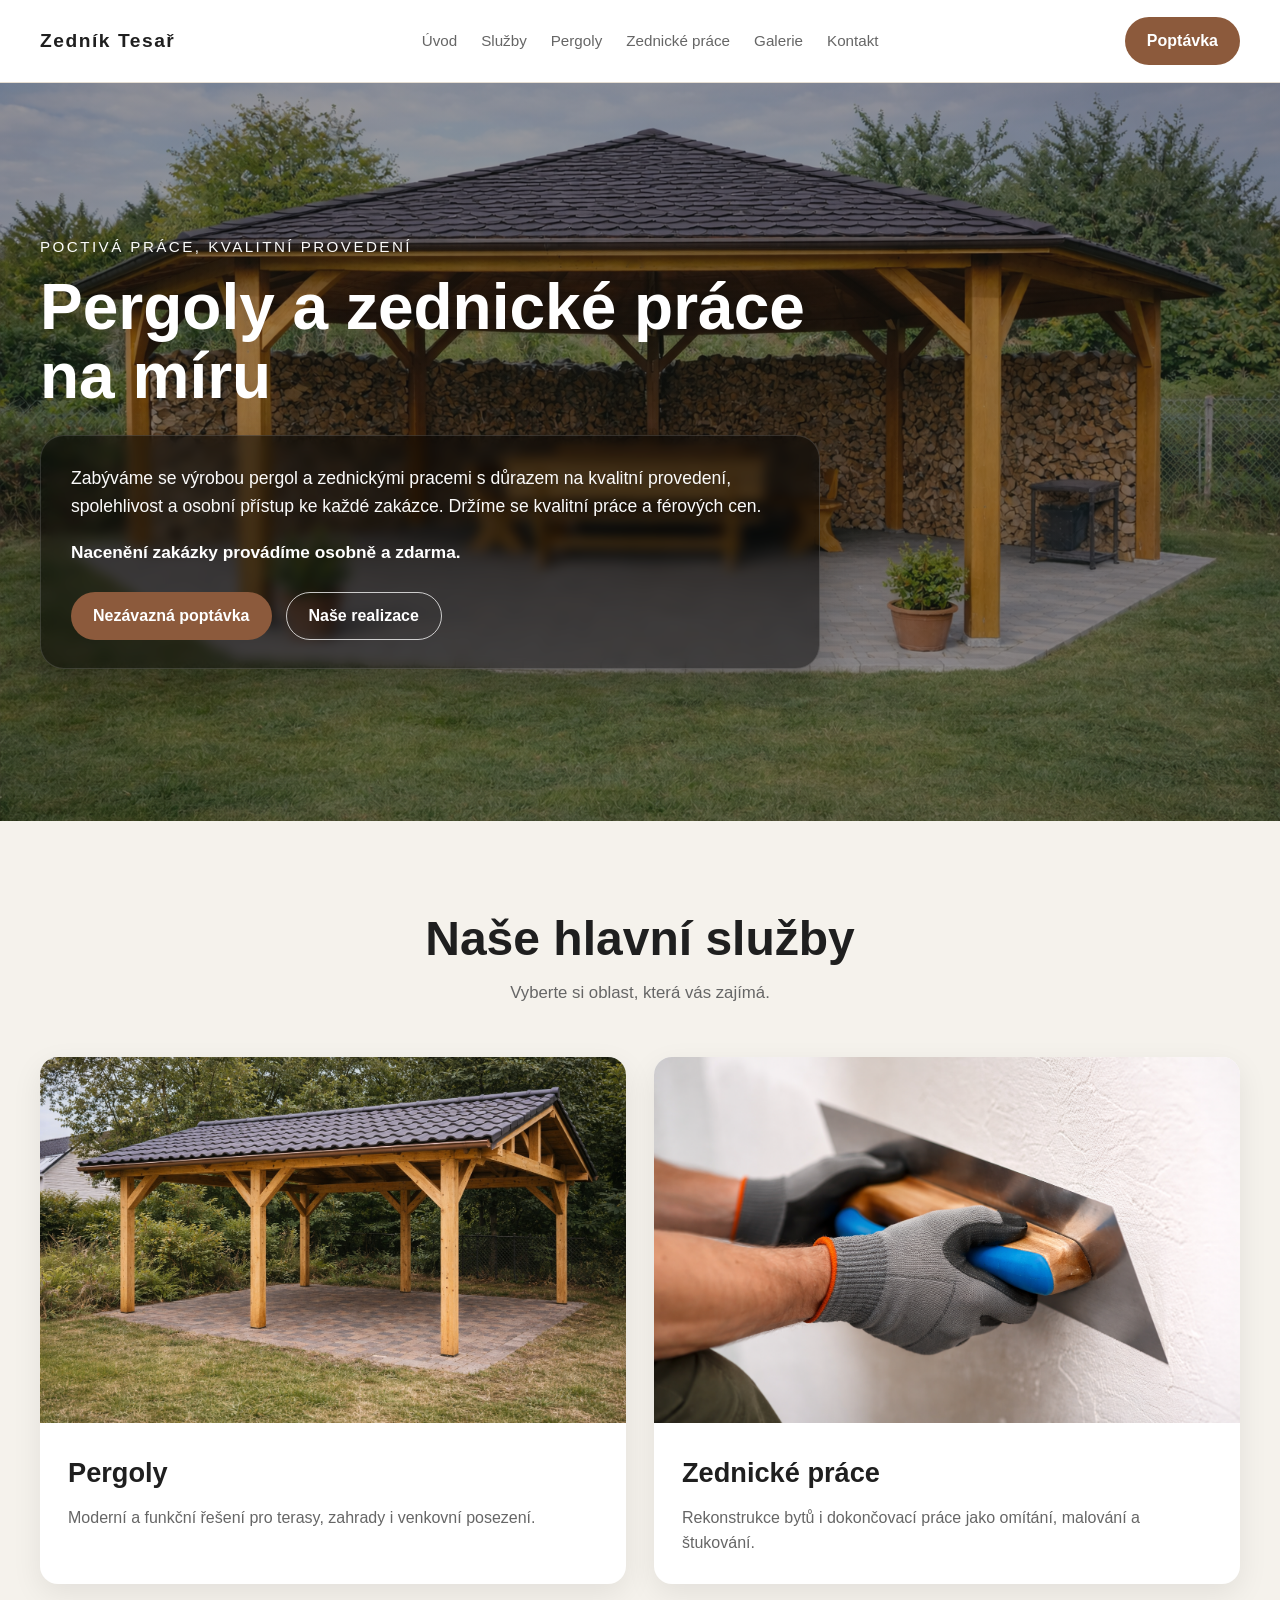
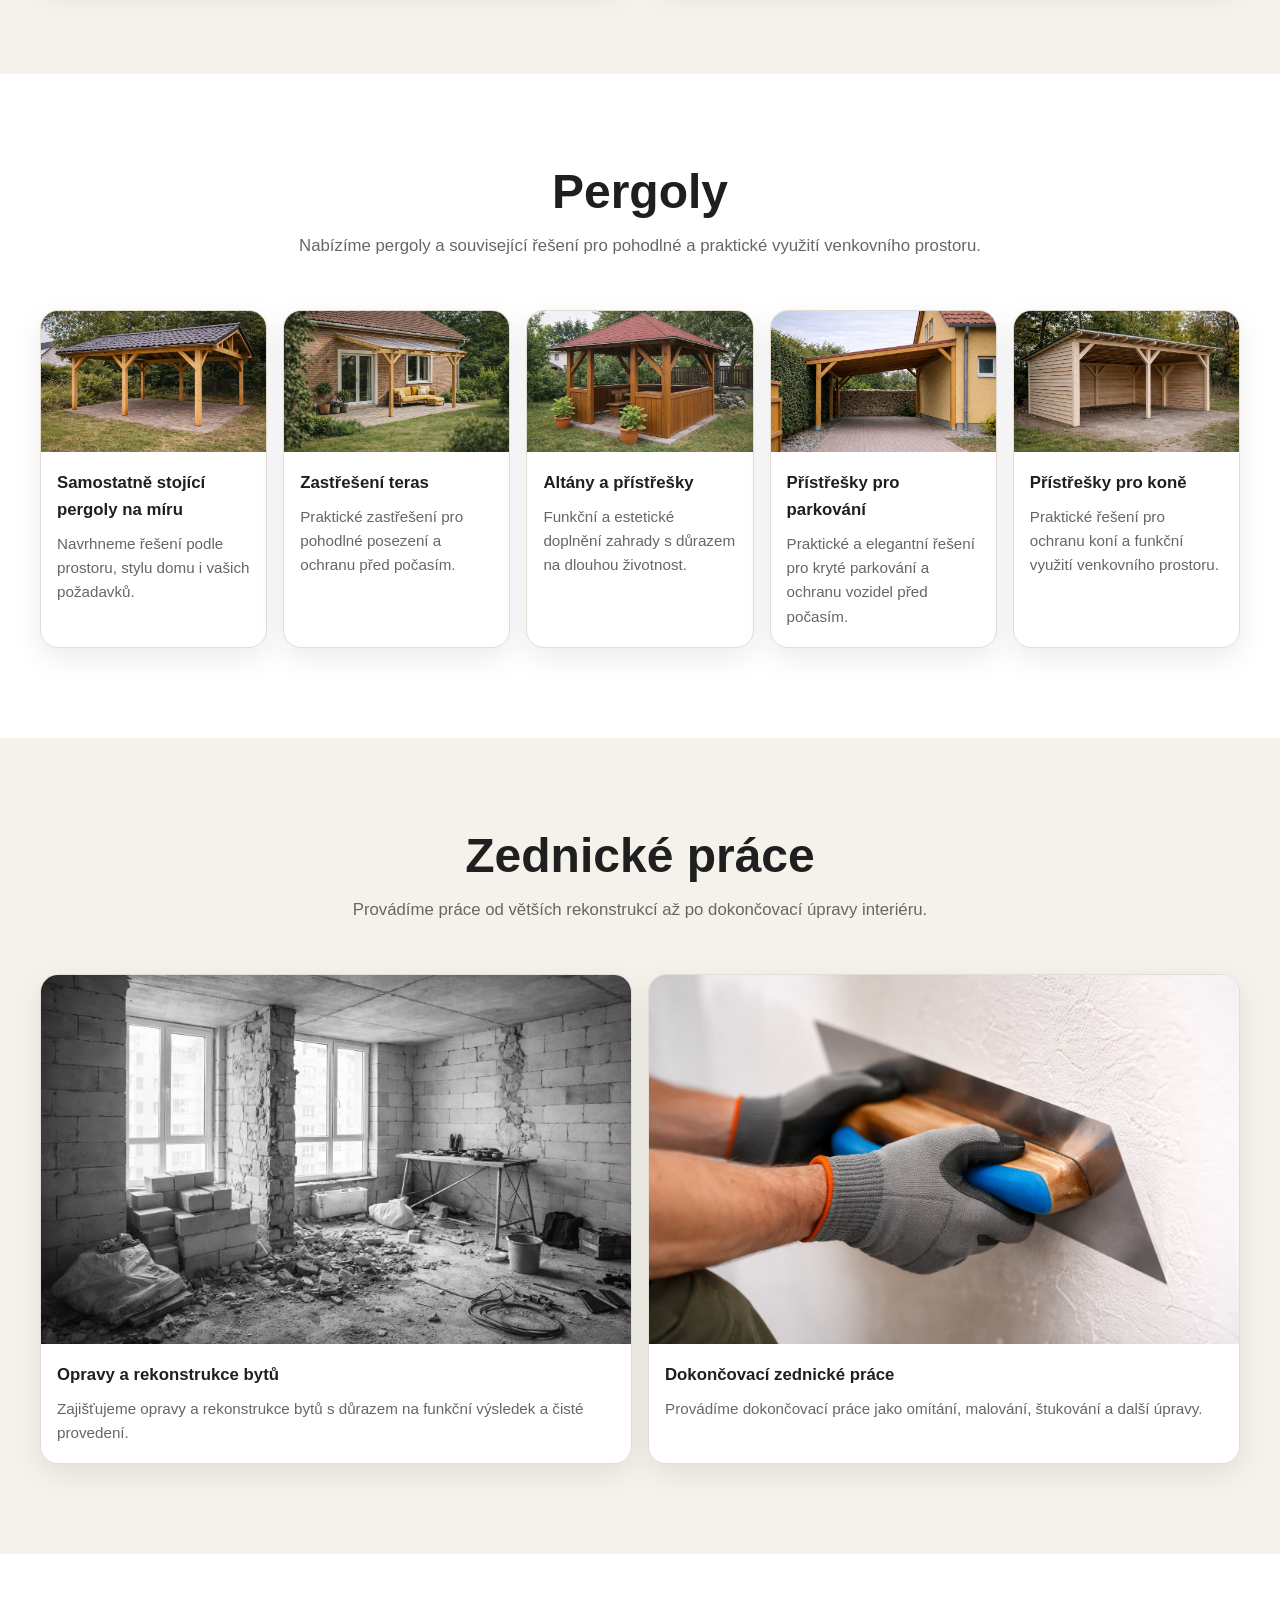
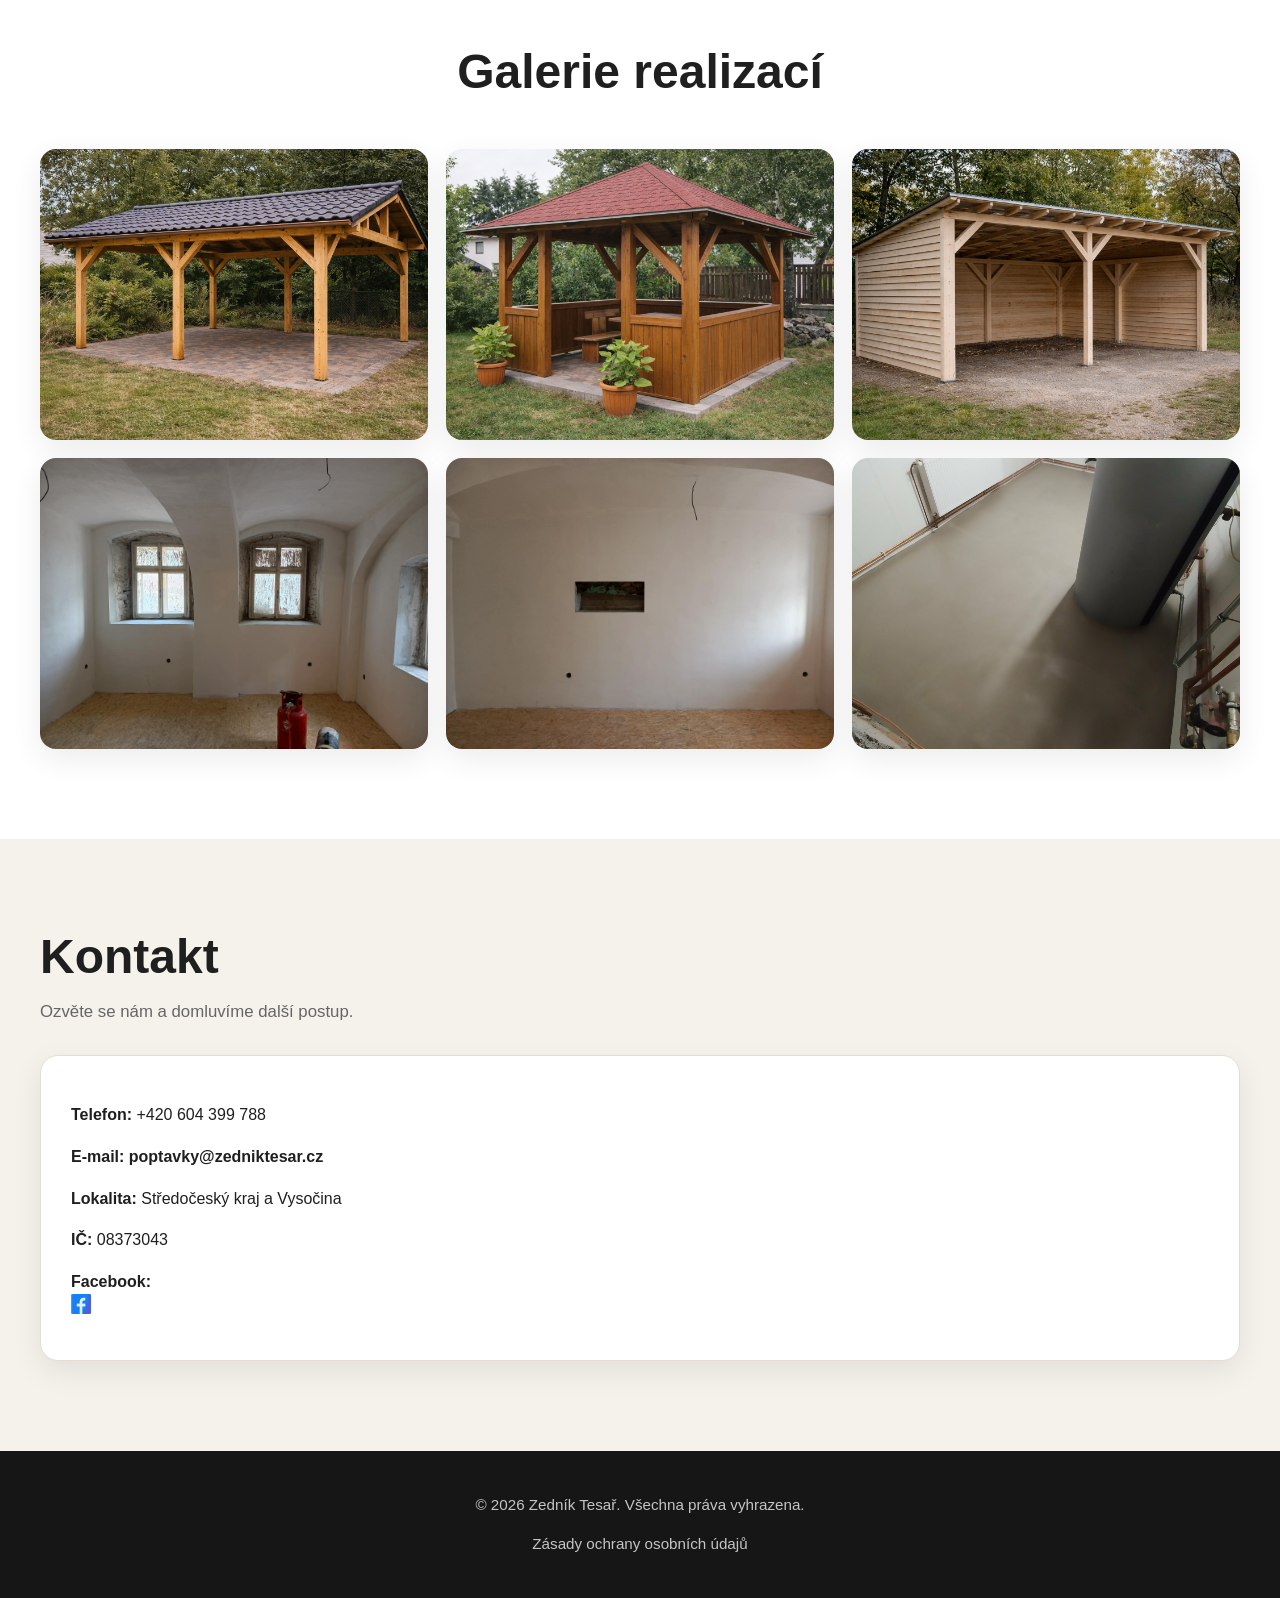
==== commit 5bef96cd: "Update index.html" ====
--- a/index.html
+++ b/index.html
@@ -30,12 +30,13 @@
       <div class="hero-overlay">
         <div class="container">
           <p class="hero-subtitle">Poctivá práce, kvalitní provedení</p>
+
           <h1>Pergoly a zednické práce na míru</h1>
 
           <div class="hero-panel">
             <p class="hero-text">
               Zabýváme se výrobou pergol a zednickými pracemi s důrazem na kvalitní provedení,
-              spolehlivost a osobní přístup ke každé zakázce.
+              spolehlivost a osobní přístup ke každé zakázce. Držíme se kvalitní práce a férových cen.
             </p>
 
             <p class="hero-price-text">
@@ -51,62 +52,325 @@
       </div>
     </section>
 
+    <section id="categories" class="section section-light">
+      <div class="container">
+        <div class="section-heading">
+          <h2>Naše hlavní služby</h2>
+          <p>Vyberte si oblast, která vás zajímá.</p>
+        </div>
+
+        <div class="category-grid">
+          <a href="#pergoly" class="category-card">
+            <div class="category-image">
+              <img src="Samostatně stojící pergoly na míru.png" alt="Pergoly" />
+            </div>
+            <div class="category-content">
+              <h3>Pergoly</h3>
+              <p>Moderní a funkční řešení pro terasy, zahrady i venkovní posezení.</p>
+            </div>
+          </a>
+
+          <a href="#zdenicke-prace" class="category-card">
+            <div class="category-image">
+              <img src="dokončovací práce.png" alt="Zednické práce" />
+            </div>
+            <div class="category-content">
+              <h3>Zednické práce</h3>
+              <p>Rekonstrukce bytů i dokončovací práce jako omítání, malování a štukování.</p>
+            </div>
+          </a>
+        </div>
+      </div>
+    </section>
+
+    <section id="pergoly" class="section">
+      <div class="container">
+        <div class="section-heading">
+          <h2>Pergoly</h2>
+          <p>
+            Nabízíme pergoly a související řešení pro pohodlné a praktické využití
+            venkovního prostoru.
+          </p>
+        </div>
+
+        <div class="service-grid service-grid-five">
+          <article class="service-card service-link-card">
+            <div class="service-image">
+              <img src="Samostatně stojící pergoly na míru.png" alt="Samostatně stojící pergoly na míru" />
+            </div>
+            <h3>Samostatně stojící pergoly na míru</h3>
+            <p>Navrhneme řešení podle prostoru, stylu domu i vašich požadavků.</p>
+          </article>
+
+          <article class="service-card service-link-card">
+            <div class="service-image">
+              <img src="terasa.png" alt="Zastřešení teras" />
+            </div>
+            <h3>Zastřešení teras</h3>
+            <p>Praktické zastřešení pro pohodlné posezení a ochranu před počasím.</p>
+          </article>
+
+          <article class="service-card service-link-card">
+            <div class="service-image">
+              <img src="Altány a přístřešky.png" alt="Altány a přístřešky" />
+            </div>
+            <h3>Altány a přístřešky</h3>
+            <p>Funkční a estetické doplnění zahrady s důrazem na dlouhou životnost.</p>
+          </article>
+
+          <article class="service-card service-link-card">
+            <div class="service-image">
+              <img src="pro auto.png" alt="Přístřešky pro parkování" />
+            </div>
+            <h3>Přístřešky pro parkování</h3>
+            <p>Praktické a elegantní řešení pro kryté parkování a ochranu vozidel před počasím.</p>
+          </article>
+
+          <article class="service-card service-link-card">
+            <div class="service-image">
+              <img src="Přístřešky pro koně.png" alt="Přístřešky pro koně" />
+            </div>
+            <h3>Přístřešky pro koně</h3>
+            <p>Praktické řešení pro ochranu koní a funkční využití venkovního prostoru.</p>
+          </article>
+        </div>
+      </div>
+    </section>
+
+    <section id="zdenicke-prace" class="section section-light">
+      <div class="container">
+        <div class="section-heading">
+          <h2>Zednické práce</h2>
+          <p>Provádíme práce od větších rekonstrukcí až po dokončovací úpravy interiéru.</p>
+        </div>
+
+        <div class="service-grid service-grid-two">
+          <article class="service-card service-link-card">
+            <div class="service-image">
+              <img src="rekonstrukce bytů.png" alt="Opravy a rekonstrukce bytů" />
+            </div>
+            <h3>Opravy a rekonstrukce bytů</h3>
+            <p>
+              Zajišťujeme opravy a rekonstrukce bytů s důrazem na funkční výsledek
+              a čisté provedení.
+            </p>
+          </article>
+
+          <article class="service-card service-link-card">
+            <div class="service-image">
+              <img src="dokončovací práce.png" alt="Dokončovací zednické práce" />
+            </div>
+            <h3>Dokončovací zednické práce</h3>
+            <p>
+              Provádíme dokončovací práce jako omítání, malování, štukování
+              a další úpravy.
+            </p>
+          </article>
+        </div>
+      </div>
+    </section>
+
+    <section id="galerie" class="section">
+      <div class="container">
+        <div class="section-heading">
+          <h2>Galerie realizací</h2>
+        </div>
+
+        <div class="gallery-grid">
+          <div class="gallery-item"><img src="Samostatně stojící pergoly na míru.png" alt="Samostatně stojící pergoly na míru" /></div>
+          <div class="gallery-item"><img src="Altány a přístřešky.png" alt="Altány a přístřešky" /></div>
+          <div class="gallery-item"><img src="Přístřešky pro koně.png" alt="Přístřešky pro koně" /></div>
+          <div class="gallery-item"><img src="galerie.jpg" alt="galerie" /></div>
+          <div class="gallery-item"><img src="galerie další.jpg" alt="galerie další" /></div>
+          <div class="gallery-item"><img src="Beton galerie.jpg" alt="Beton galerie" /></div>
+        </div>
+      </div>
+    </section>
+
     <section id="kontakt" class="section section-light">
       <div class="container">
+        <div class="section-heading section-heading-left">
+          <h2>Kontakt</h2>
+          <p>Ozvěte se nám a domluvíme další postup.</p>
+        </div>
+
         <div class="contact-box">
           <p><strong>Telefon:</strong> +420 604 399 788</p>
-          <p><strong>E-mail:</strong> <a href="mailto:poptavky@zedniktesar.cz">poptavky@zedniktesar.cz</a></p>
-
+          <p><strong>E-mail:</strong> <strong><a href="mailto:poptavky@zedniktesar.cz">poptavky@zedniktesar.cz</a></strong></p>
+          <p><strong>Lokalita:</strong> Středočeský kraj a Vysočina</p>
+          <p><strong>IČ:</strong> 08373043</p>
           <p>
-            <strong>Facebook:</strong>
-            <a href="https://www.facebook.com/profile.php?id=61589714095543" target="_blank">
-              <img src="fb.png" alt="Facebook" style="width:20px; vertical-align:middle;">
-            </a>
-          </p>
+  <strong>Facebook:</strong>
+  <a href="https://facebook.com/TVUJ-ODKAZ" target="_blank">
+    <img src="fb.png" alt="Facebook" style="width:20px; vertical-align:middle;">
+  </a>
+</p>
         </div>
       </div>
     </section>
   </main>
 
-<footer class="site-footer">
+ <footer class="site-footer">
   <div class="container footer-inner">
-    <p>© 2026 Zedník Tesař</p>
+    <p>© 2026 Zedník Tesař. Všechna práva vyhrazena.</p>
     <p><a href="gdpr.html">Zásady ochrany osobních údajů</a></p>
   </div>
 </footer>
 
+  <script>
+    document.querySelectorAll('.service-link-card').forEach(function(card) {
+      card.addEventListener('click', function() {
+        const kontakt = document.getElementById('kontakt');
+        if (kontakt) {
+          kontakt.scrollIntoView({ behavior: 'smooth', block: 'start' });
+        }
+      });
+    });
+  </script>
+  <div id="cookie-banner" class="cookie-banner hidden">
+  <div class="cookie-box">
+    <h3>Nastavení cookies</h3>
+    <p>
+      Tento web používá technické cookies pro fungování webu a volitelné analytické a marketingové
+      cookies pro měření návštěvnosti a pozdější reklamu na návštěvníky webu.
+    </p>
+
+    <div class="cookie-options">
+      <label class="cookie-option">
+        <input type="checkbox" checked disabled>
+        <span>Nutné cookies</span>
+      </label>
+
+      <label class="cookie-option">
+        <input type="checkbox" id="consent-analytics">
+        <span>Analytické cookies</span>
+      </label>
+
+      <label class="cookie-option">
+        <input type="checkbox" id="consent-marketing">
+        <span>Marketingové cookies</span>
+      </label>
+    </div>
+
+    <div class="cookie-actions">
+      <button id="cookie-accept-all" class="btn btn-primary" type="button">Přijmout vše</button>
+      <button id="cookie-save" class="btn cookie-btn-light" type="button">Uložit volbu</button>
+      <button id="cookie-reject" class="btn cookie-btn-light" type="button">Odmítnout volitelné</button>
+    </div>
+  </div>
+</div>
+
 <script>
-function loadMarketing() {
-  if (window.marketingLoaded) return;
-  window.marketingLoaded = true;
-
-  !function(f,b,e,v,n,t,s)
-  {if(f.fbq)return;n=f.fbq=function(){n.callMethod?
-  n.callMethod.apply(n,arguments):n.queue.push(arguments)};
-  if(!f._fbq)f._fbq=n;n.push=n;n.loaded=!0;n.version='2.0';
-  n.queue=[];t=b.createElement(e);t.async=!0;
-  t.src='https://connect.facebook.net/en_US/fbevents.js';
-  s=b.getElementsByTagName(e)[0];
-  s.parentNode.insertBefore(t,s)}(window, document,'script');
-
-  fbq('init', '1267462398760678');
-  fbq('track', 'PageView');
-
-  setTimeout(() => {
-    document.querySelectorAll('.btn.btn-primary').forEach(el => {
-      el.addEventListener('click', function() {
-        if (window.fbq) fbq('track', 'Lead');
-      });
-    });
-
-    document.querySelectorAll('a[href^="mailto:"]').forEach(el => {
-      el.addEventListener('click', function() {
-        if (window.fbq) fbq('track', 'Lead');
-      });
-    });
-  }, 500);
-}
+  const COOKIE_KEY = "zedniktesar_cookie_consent";
+
+  function getConsent() {
+    const raw = localStorage.getItem(COOKIE_KEY);
+    return raw ? JSON.parse(raw) : null;
+  }
+
+  function setConsent(consent) {
+    localStorage.setItem(COOKIE_KEY, JSON.stringify(consent));
+  }
+
+  function hideBanner() {
+    document.getElementById("cookie-banner").classList.add("hidden");
+  }
+
+  function showBanner() {
+    document.getElementById("cookie-banner").classList.remove("hidden");
+  }
+
+  function loadAnalytics() {
+    if (window.analyticsLoaded) return;
+    window.analyticsLoaded = true;
+
+    console.log("Analytics povoleny");
+    // SEM POZDĚJI PŘIDÁME GA4 / GTM
+  }
+
+  function loadMarketing() {
+    if (window.marketingLoaded) return;
+    window.marketingLoaded = true;
+
+    console.log("Marketing povolen");
+    // Meta Pixel
+!function(f,b,e,v,n,t,s)
+{if(f.fbq)return;n=f.fbq=function(){n.callMethod?
+n.callMethod.apply(n,arguments):n.queue.push(arguments)};
+if(!f._fbq)f._fbq=n;n.push=n;n.loaded=!0;n.version='2.0';
+n.queue=[];t=b.createElement(e);t.async=!0;
+t.src='https://connect.facebook.net/en_US/fbevents.js';
+s=b.getElementsByTagName(e)[0];
+s.parentNode.insertBefore(t,s)}(window, document,'script');
+
+fbq('init', '1267462398760678');
+fbq('track', 'PageView');
+setTimeout(() => {
+ document.querySelectorAll('.btn.btn-primary')
+    el.addEventListener('click', function() {
+      if (window.fbq) fbq('track', 'Lead');
+    });
+  });
+
+  document.querySelectorAll('a[href^="mailto:"]').forEach(el => {
+    el.addEventListener('click', function() {
+      if (window.fbq) fbq('track', 'Lead');
+    });
+  });
+}, 500);
+  }
+
+  function applyConsent(consent) {
+    if (consent.analytics) loadAnalytics();
+    if (consent.marketing) loadMarketing();
+  }
+
+  document.addEventListener("DOMContentLoaded", function () {
+    const banner = document.getElementById("cookie-banner");
+    const analyticsCheckbox = document.getElementById("consent-analytics");
+    const marketingCheckbox = document.getElementById("consent-marketing");
+
+    const consent = getConsent();
+
+    if (!consent) {
+      showBanner();
+    } else {
+      applyConsent(consent);
+      hideBanner();
+    }
+
+    document.getElementById("cookie-accept-all").addEventListener("click", function () {
+      const consent = {
+        necessary: true,
+        analytics: true,
+        marketing: true
+      };
+      setConsent(consent);
+      applyConsent(consent);
+      hideBanner();
+    });
+
+    document.getElementById("cookie-reject").addEventListener("click", function () {
+      const consent = {
+        necessary: true,
+        analytics: false,
+        marketing: false
+      };
+      setConsent(consent);
+      hideBanner();
+    });
+
+    document.getElementById("cookie-save").addEventListener("click", function () {
+      const consent = {
+        necessary: true,
+        analytics: analyticsCheckbox.checked,
+        marketing: marketingCheckbox.checked
+      };
+      setConsent(consent);
+      applyConsent(consent);
+      hideBanner();
+    });
+  });
 </script>
-
 </body>
 </html>
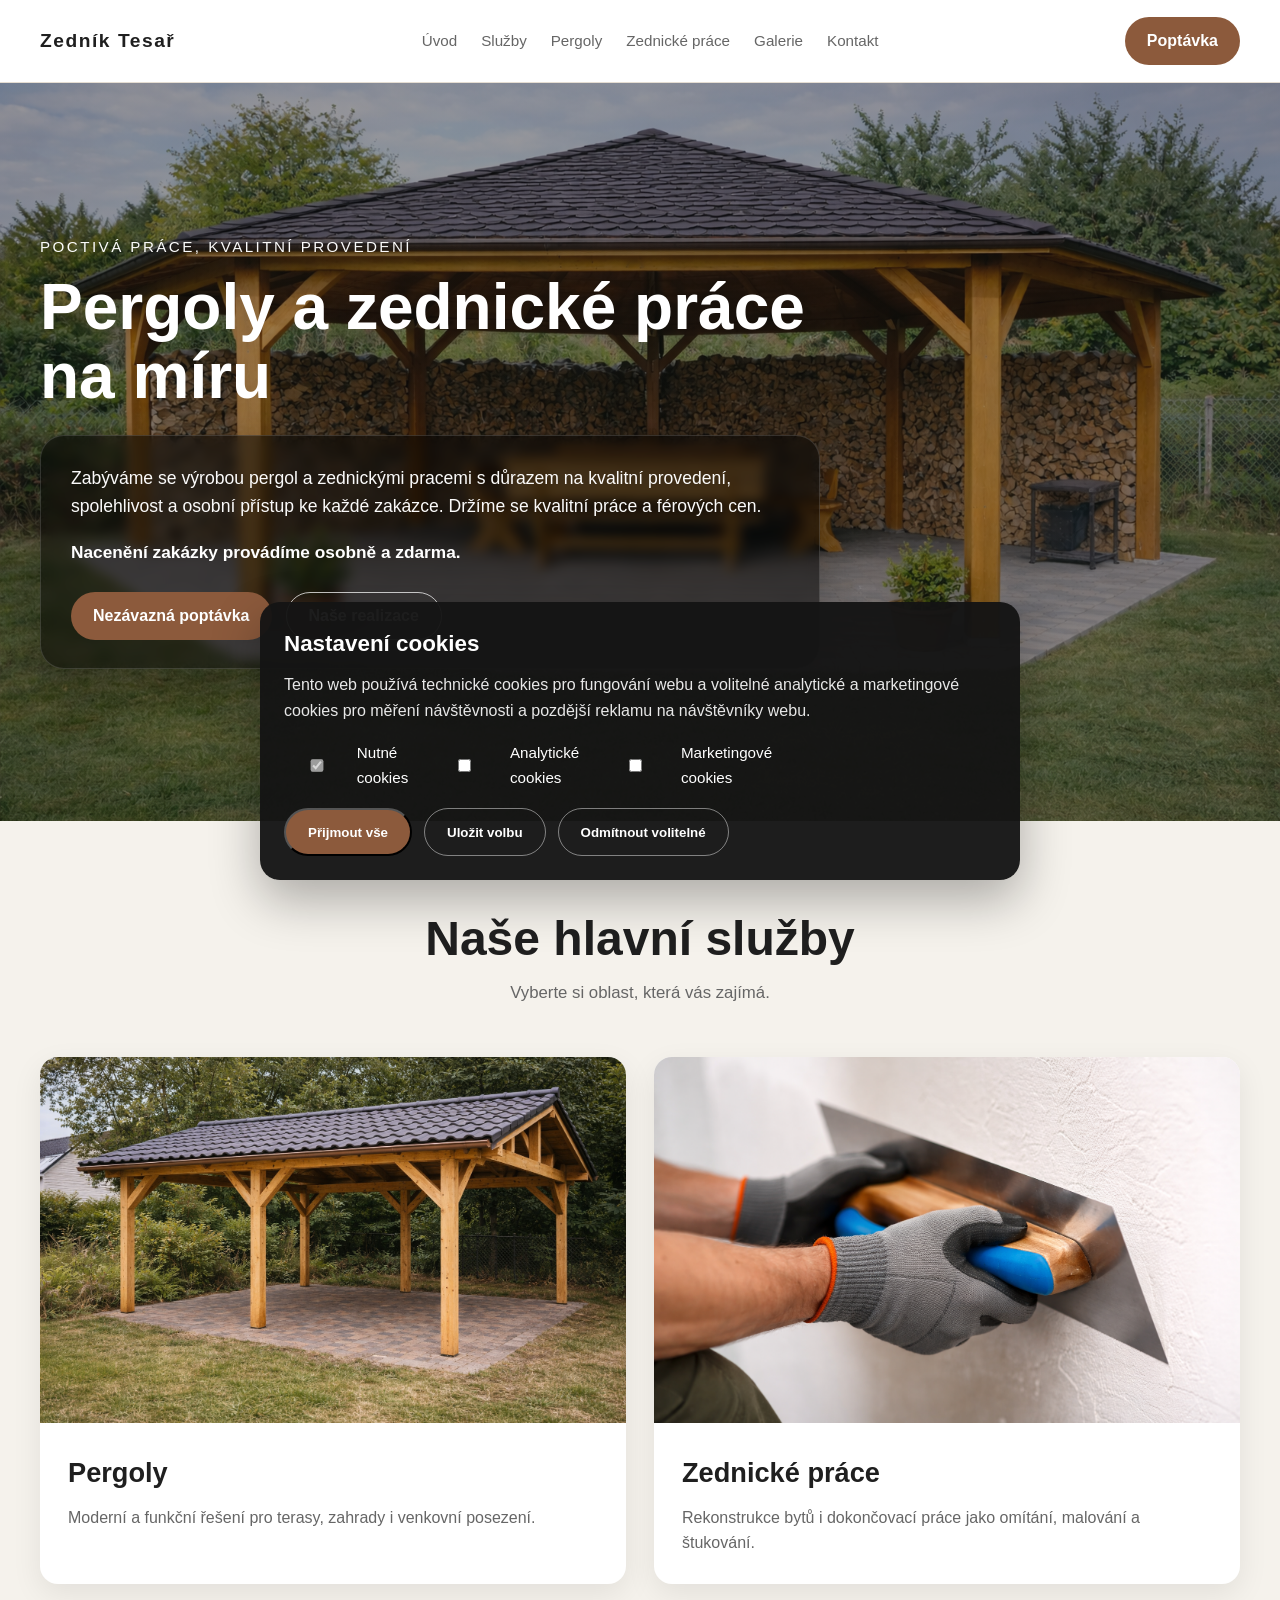
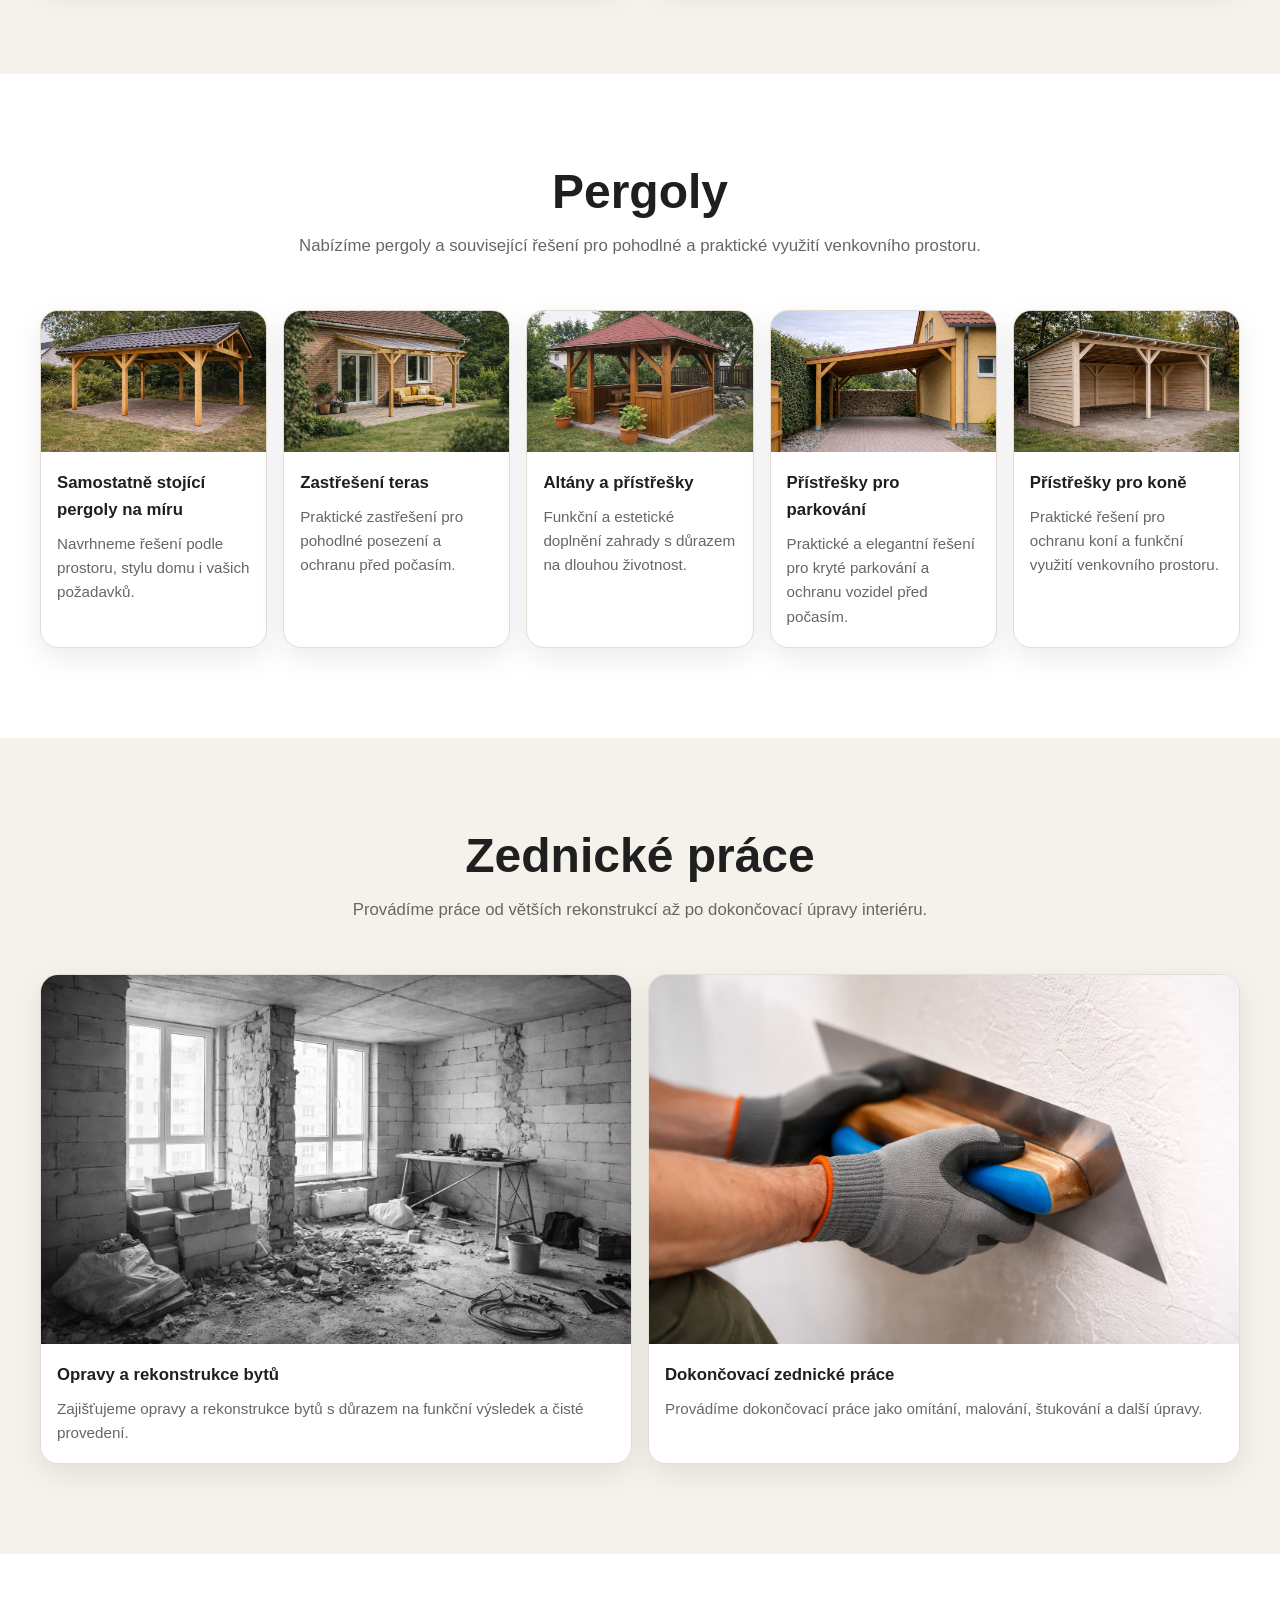
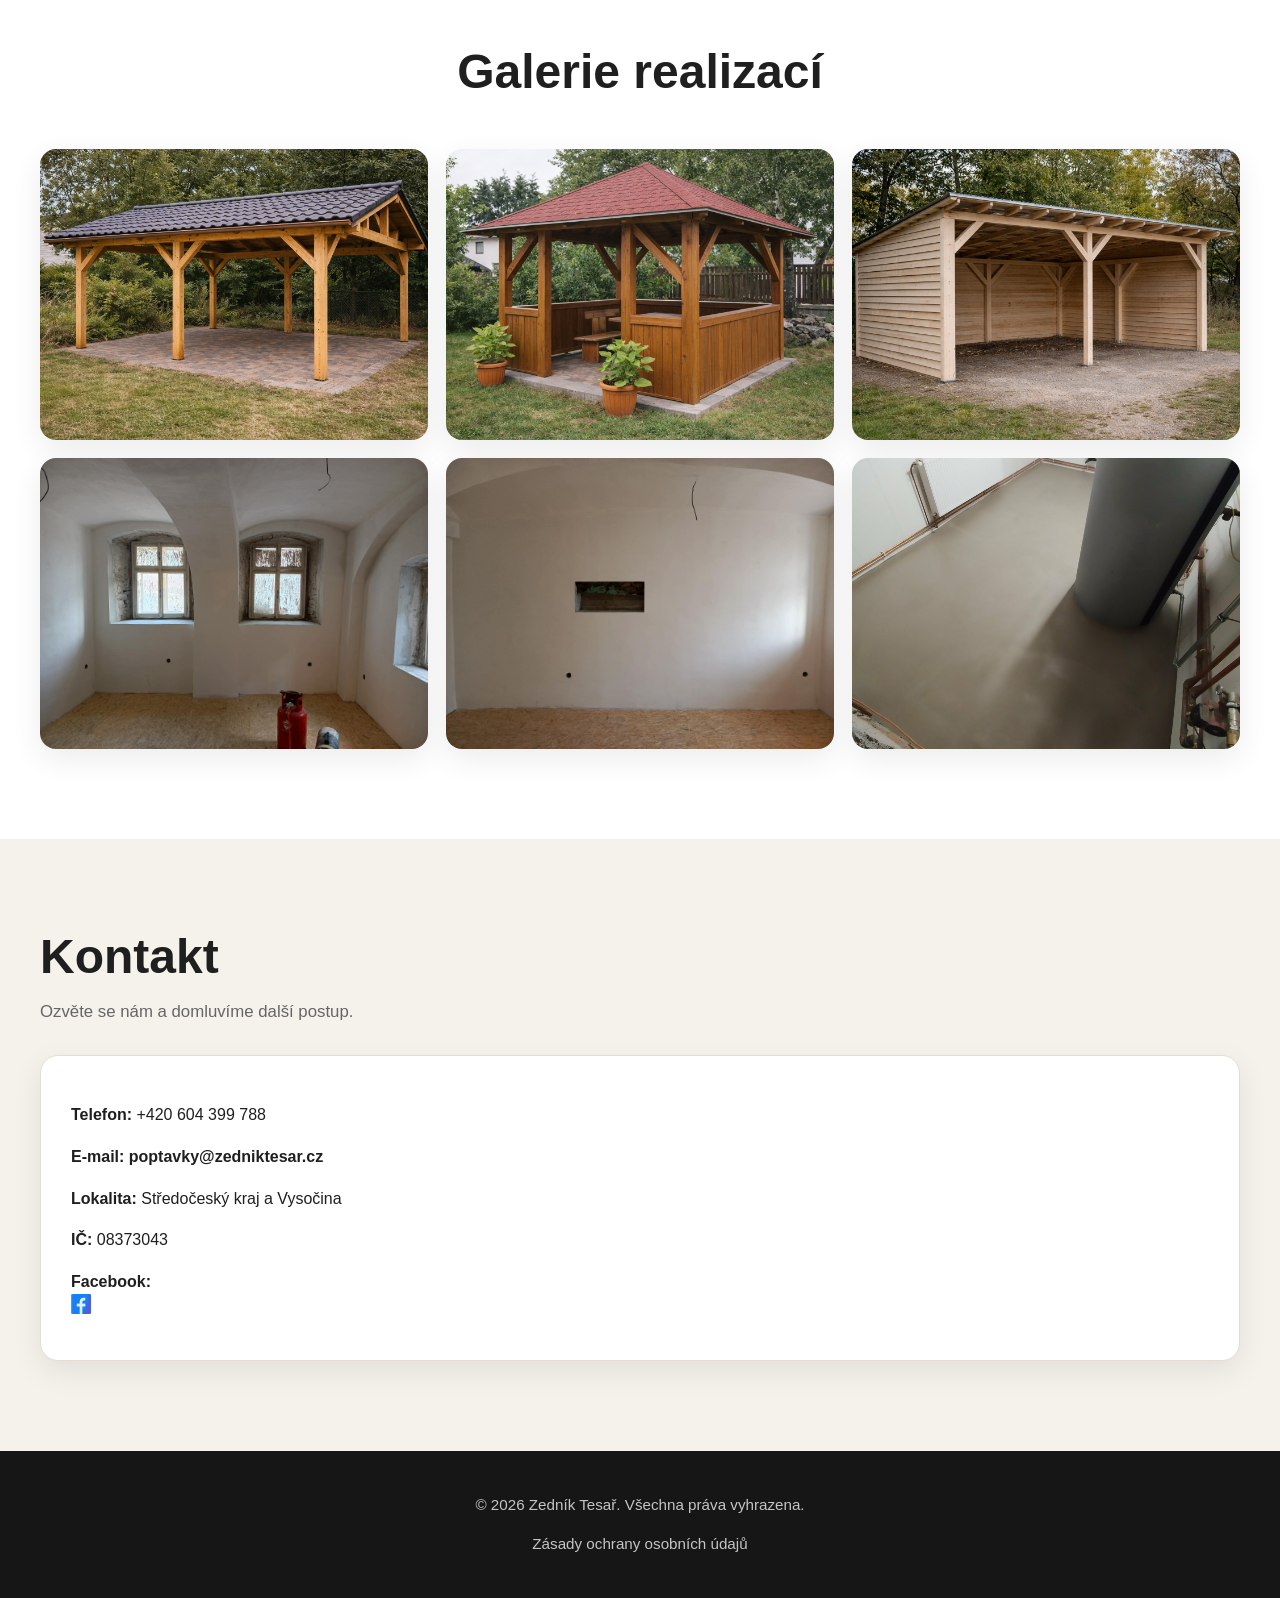
==== commit 799fcf93: "Update index.html" ====
--- a/index.html
+++ b/index.html
@@ -201,7 +201,7 @@
           <p><strong>IČ:</strong> 08373043</p>
           <p>
   <strong>Facebook:</strong>
-  <a href="https://facebook.com/TVUJ-ODKAZ" target="_blank">
+  <a href="https://www.facebook.com/profile.php?id=61589714095543" target="_blank">
     <img src="fb.png" alt="Facebook" style="width:20px; vertical-align:middle;">
   </a>
 </p>
@@ -306,7 +306,7 @@
 fbq('init', '1267462398760678');
 fbq('track', 'PageView');
 setTimeout(() => {
- document.querySelectorAll('.btn.btn-primary')
+  document.querySelectorAll('.btn.btn-primary').forEach(el => {
     el.addEventListener('click', function() {
       if (window.fbq) fbq('track', 'Lead');
     });
@@ -318,7 +318,7 @@
     });
   });
 }, 500);
-  }
+    }
 
   function applyConsent(consent) {
     if (consent.analytics) loadAnalytics();
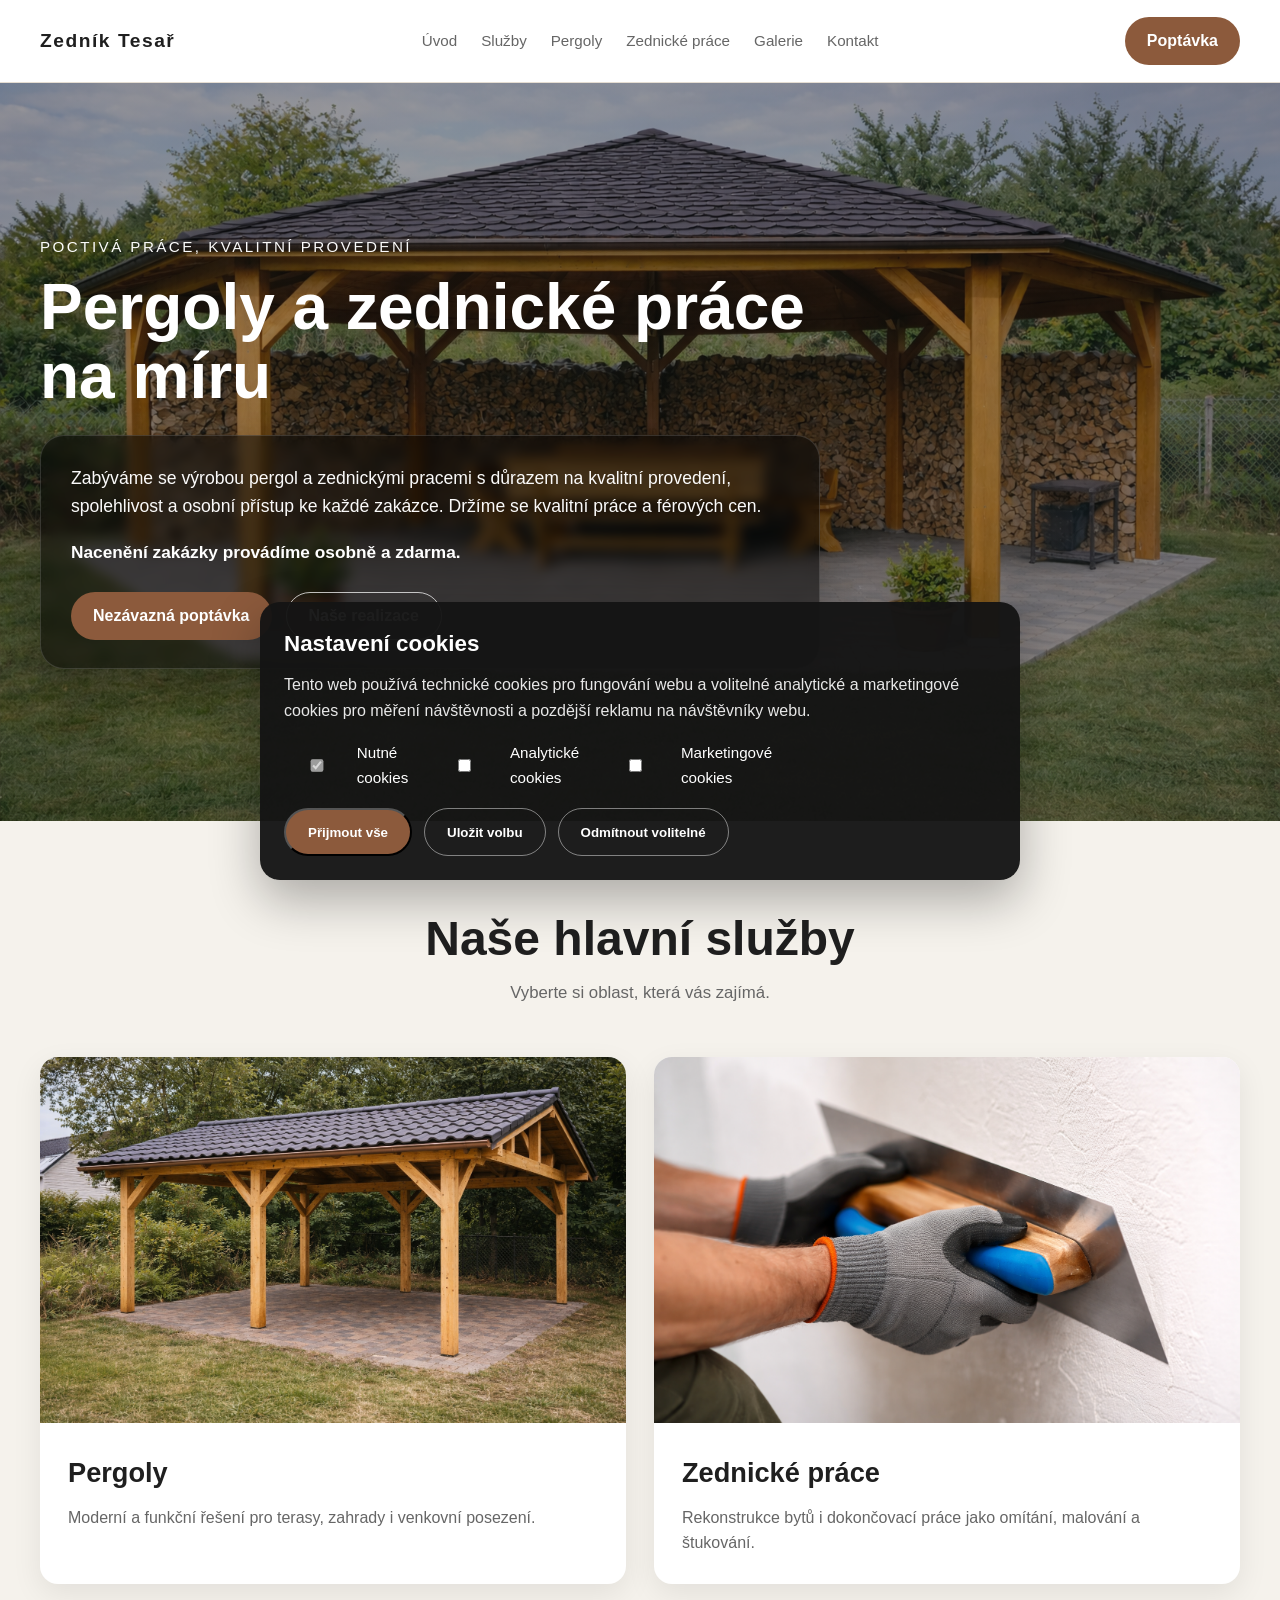
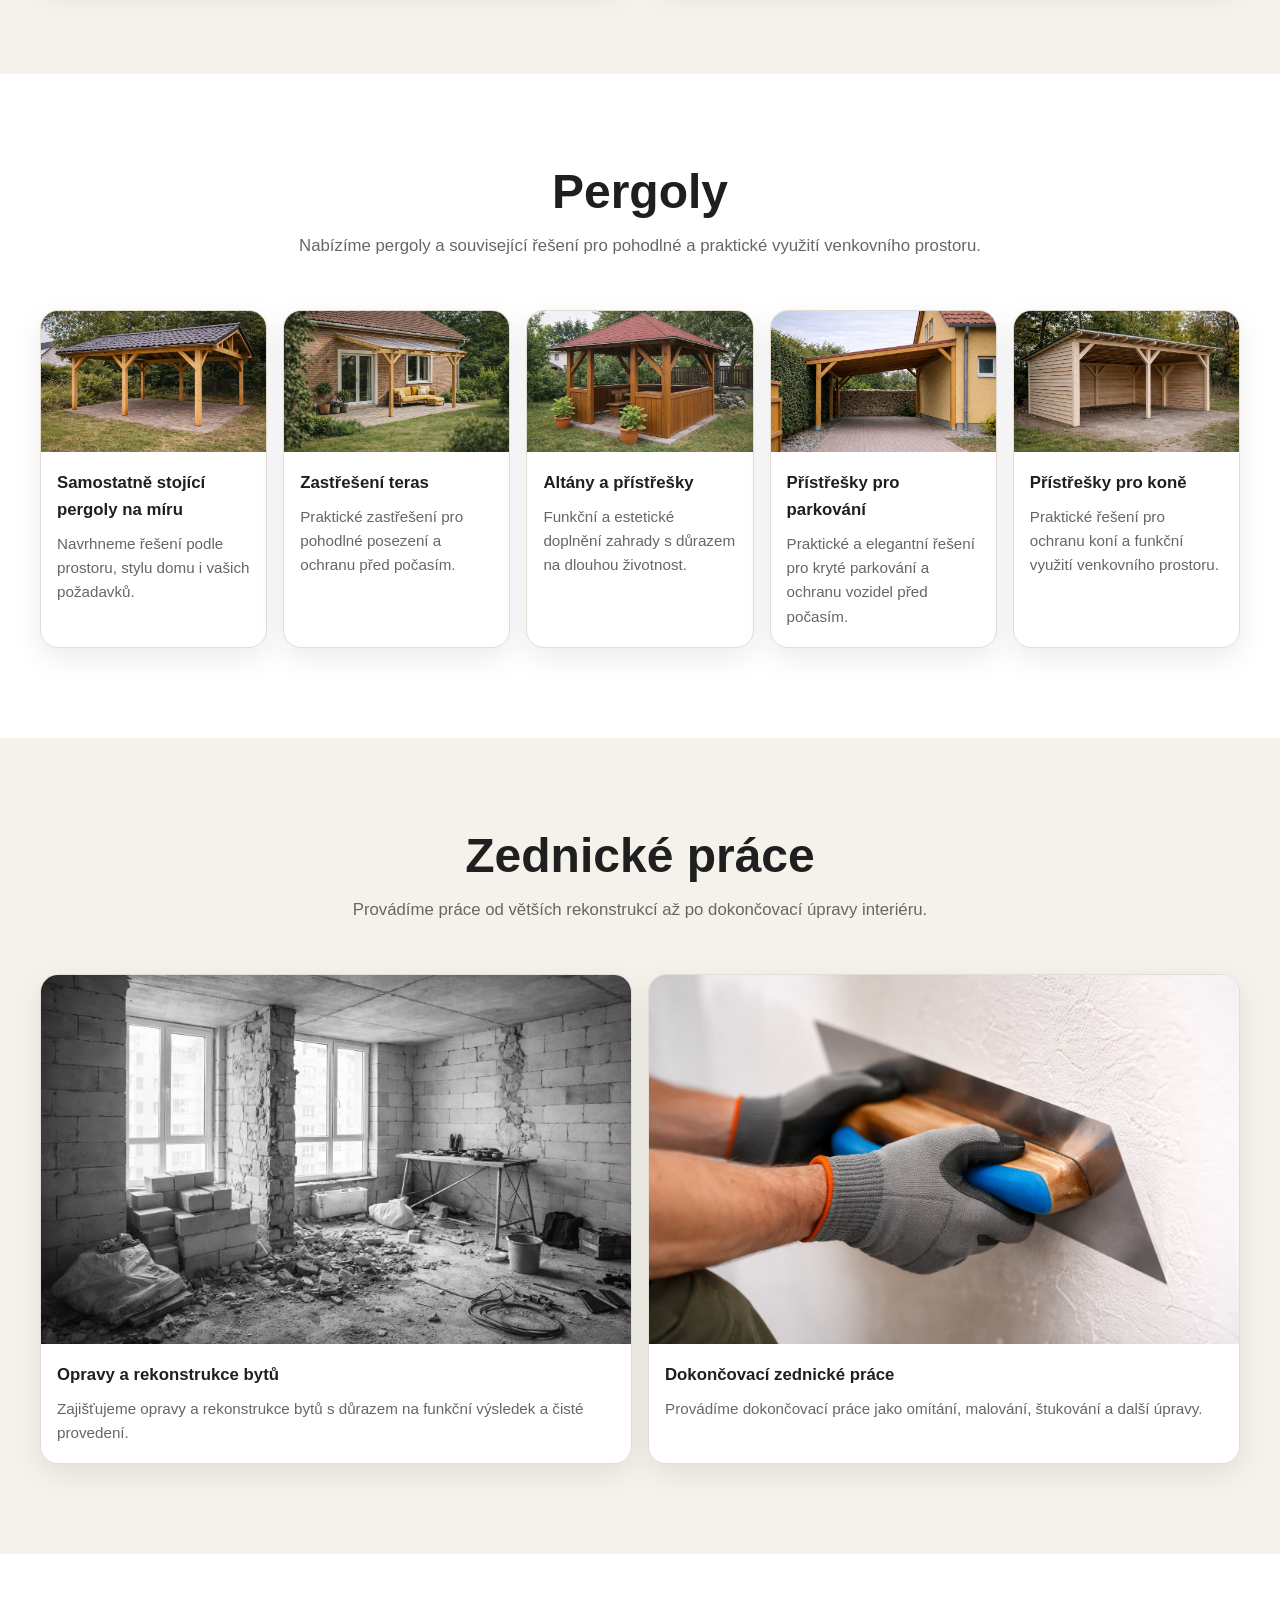
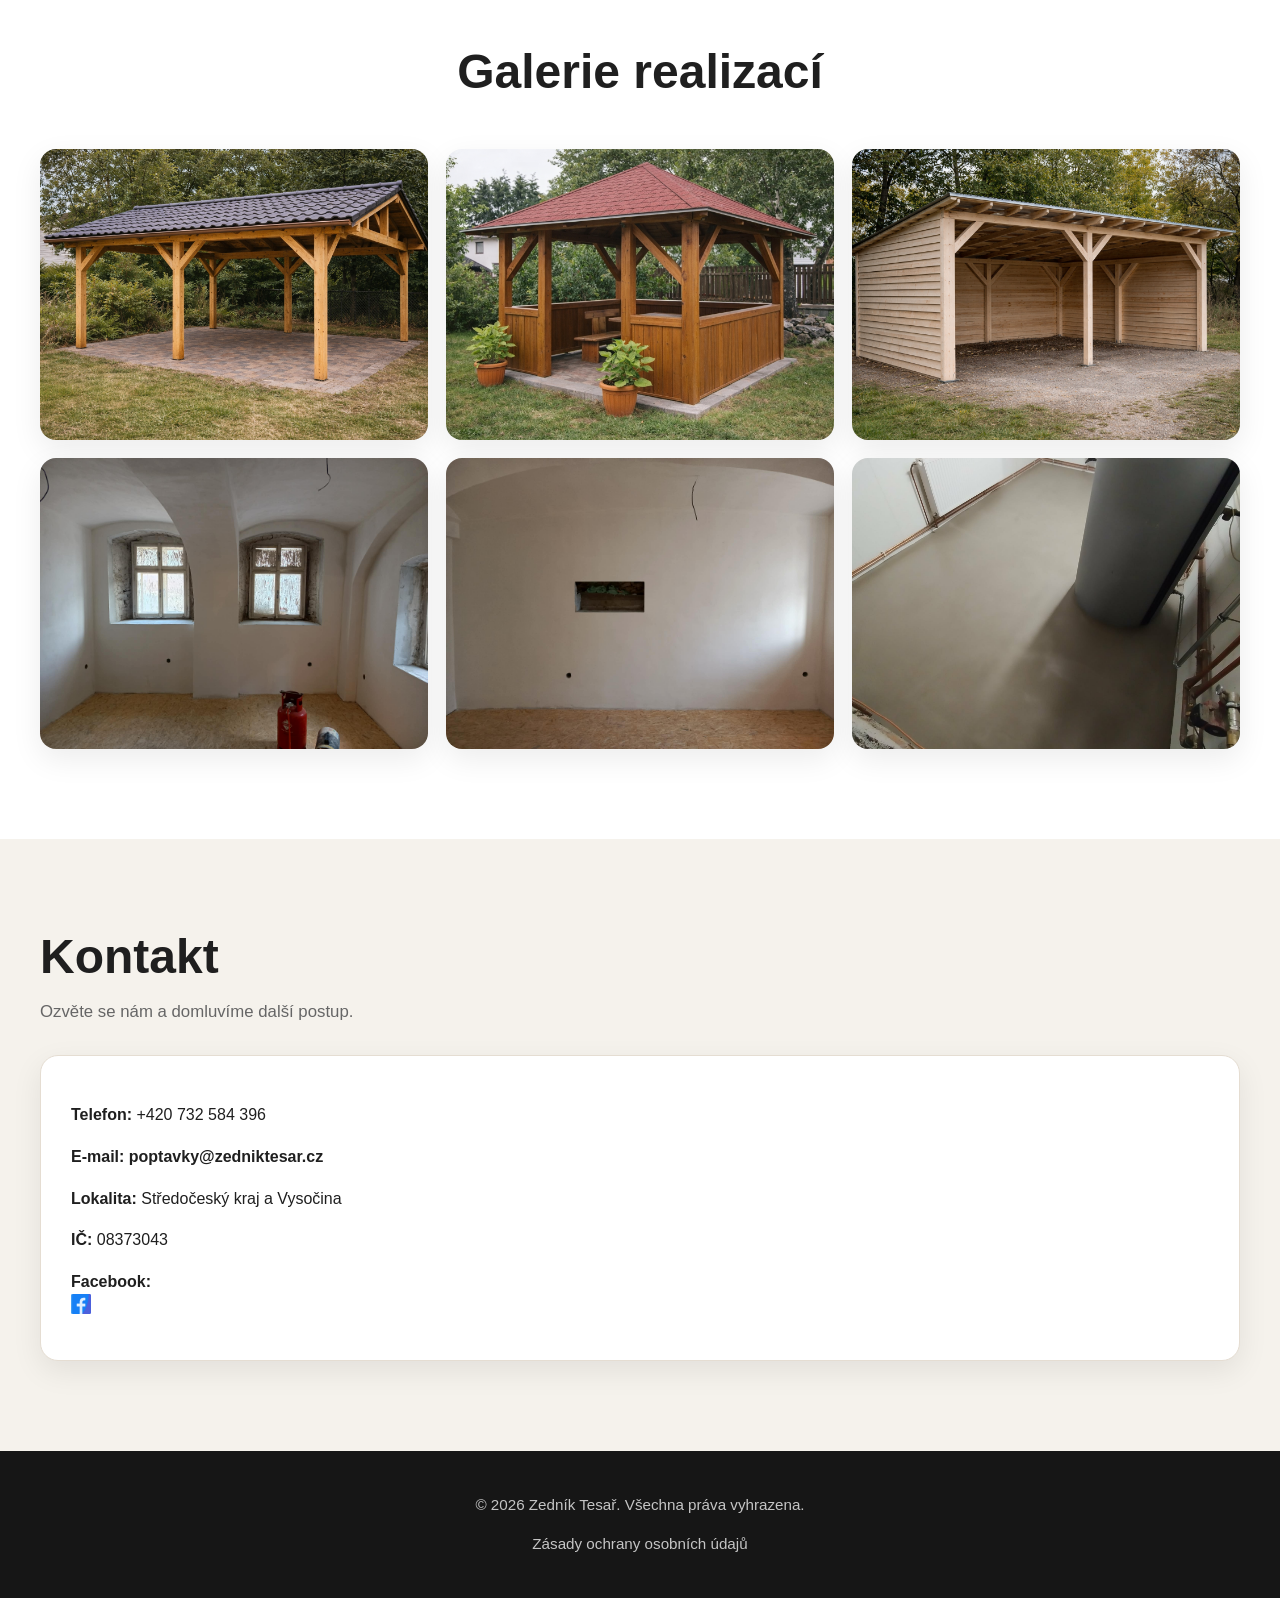
==== commit 05be503b: "Update index.html" ====
--- a/index.html
+++ b/index.html
@@ -195,7 +195,7 @@
         </div>
 
         <div class="contact-box">
-          <p><strong>Telefon:</strong> +420 604 399 788</p>
+          <p><strong>Telefon:</strong> +420 732 584 396</p>
           <p><strong>E-mail:</strong> <strong><a href="mailto:poptavky@zedniktesar.cz">poptavky@zedniktesar.cz</a></strong></p>
           <p><strong>Lokalita:</strong> Středočeský kraj a Vysočina</p>
           <p><strong>IČ:</strong> 08373043</p>
